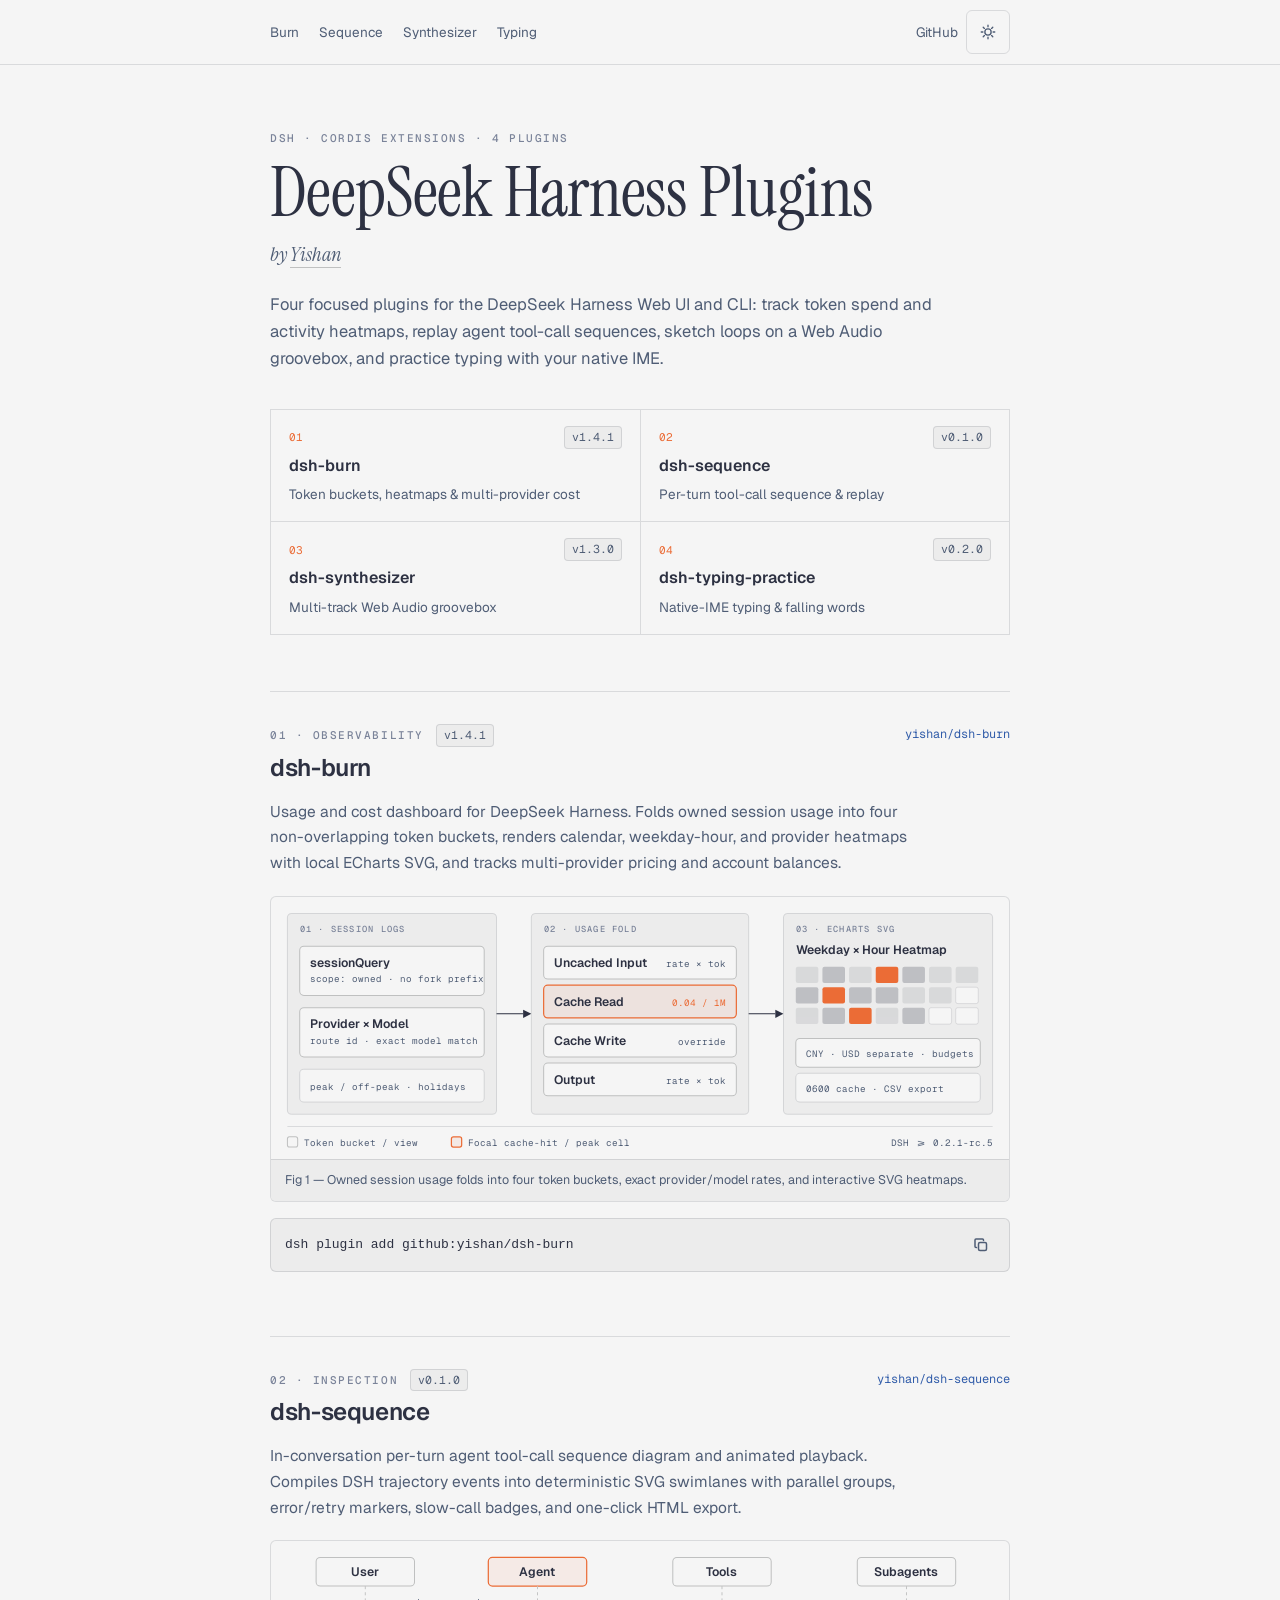
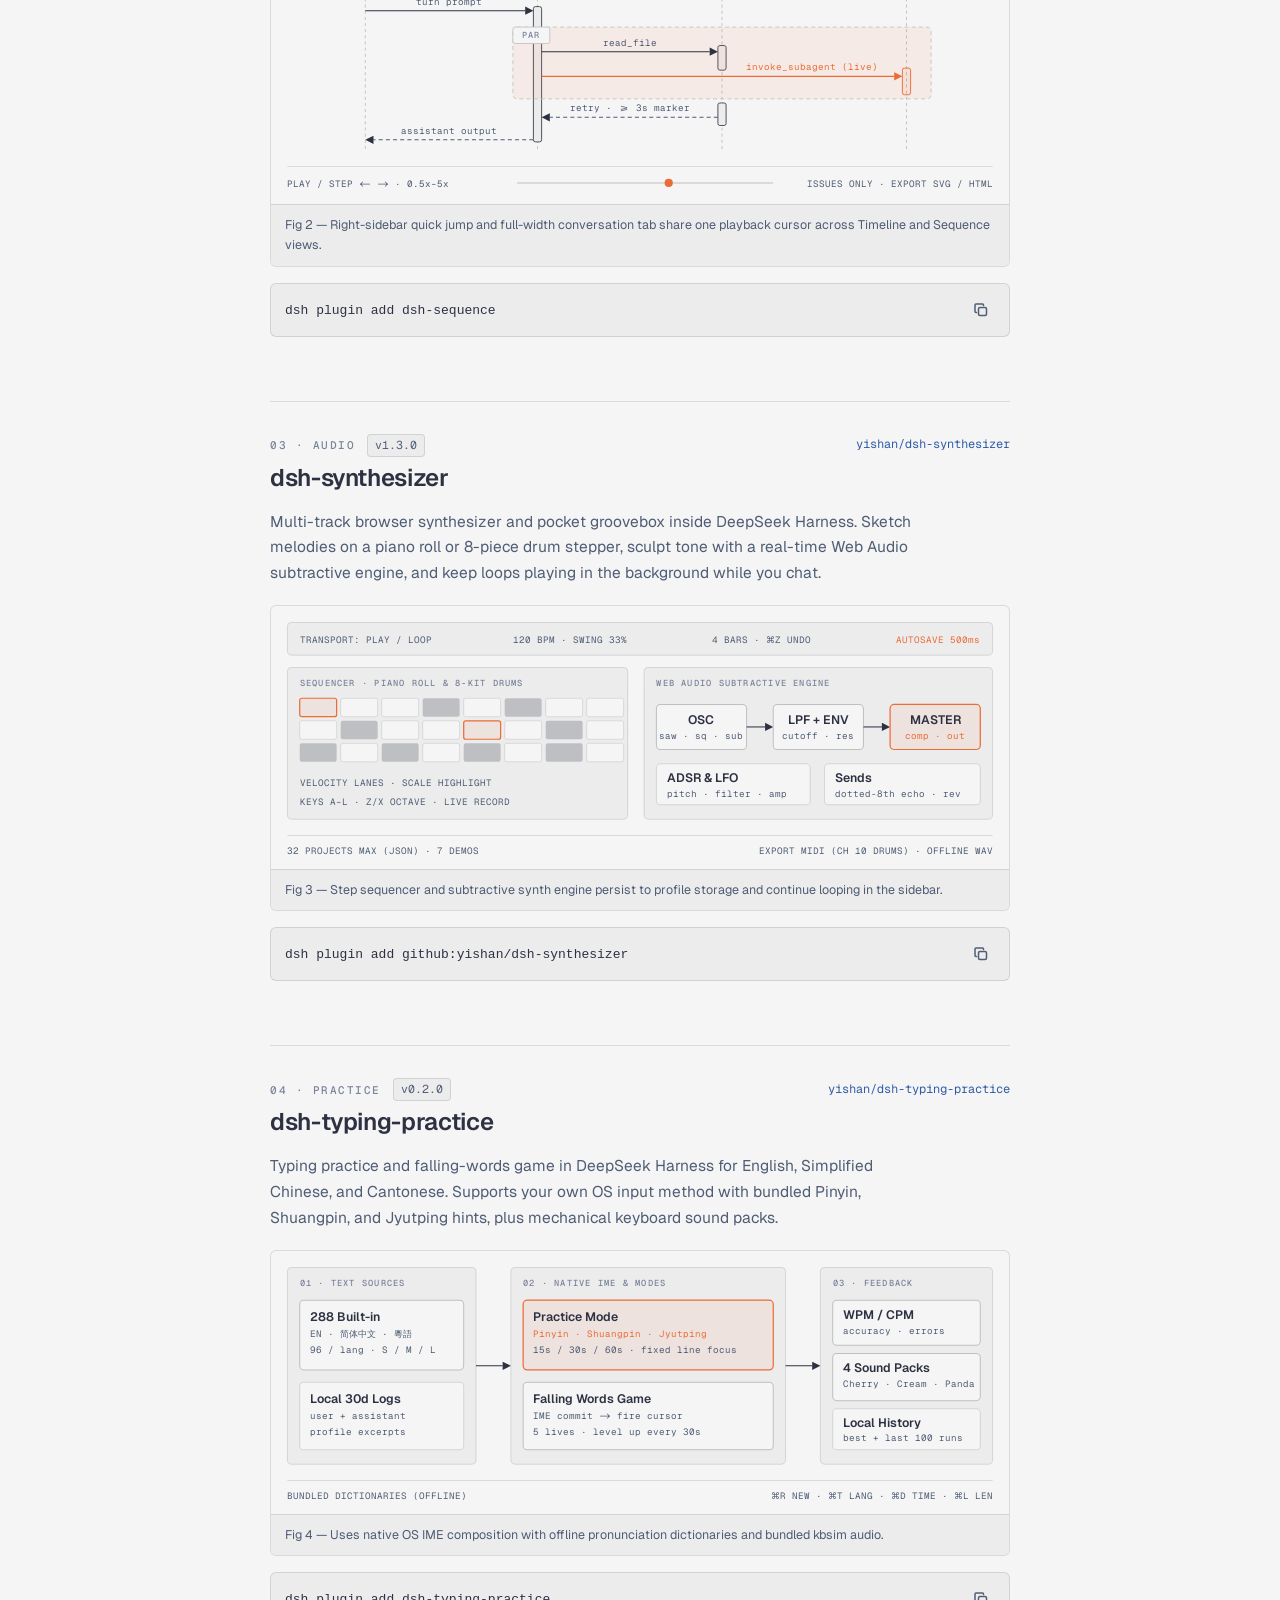
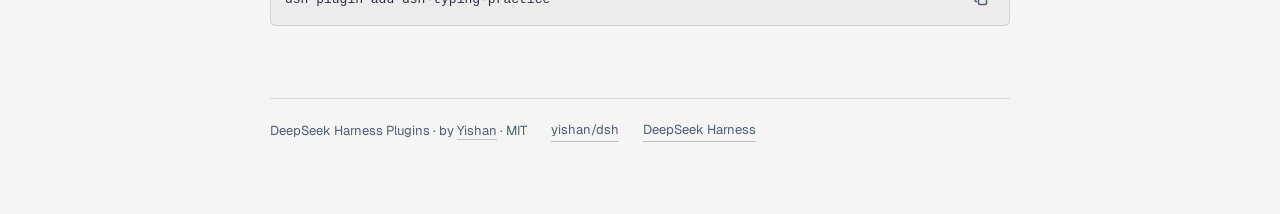
==== index.html @ 53da0427 "feat: initial DeepSeek Harness Plugins intro page" ====
<!doctype html>
<html lang="en">
<head>
<meta charset="utf-8">
<meta name="viewport" content="width=device-width, initial-scale=1, viewport-fit=cover">
<meta name="color-scheme" content="light dark">
<script>
try {
  const saved = localStorage.getItem('dsh-color-scheme');
  if (saved === 'light' || saved === 'dark') {
    document.querySelector('meta[name="color-scheme"]').content = saved;
  }
} catch {}
</script>
<meta name="description" content="DeepSeek Harness Plugins by Yishan: usage & cost observability, turn sequence replay, a multi-track browser synthesizer, and native-IME typing practice.">
<title>DeepSeek Harness Plugins — by Yishan</title>
<link rel="preconnect" href="https://fonts.googleapis.com">
<link rel="preconnect" href="https://fonts.gstatic.com" crossorigin>
<link rel="stylesheet" href="https://fonts.googleapis.com/css2?family=Geist:wght@400;500;600&family=Geist+Mono:wght@400;500&family=Instrument+Serif:ital@0;1&display=swap">
<link rel="stylesheet" href="styles.css">
<script src="app.js" defer></script>
</head>
<body>
<a class="skip-link" href="#plugins">Skip to plugins</a>

<header class="topbar">
  <div class="topbar-inner">
    <nav class="topbar-nav" aria-label="Plugins">
      <a href="#burn">Burn</a>
      <a href="#sequence">Sequence</a>
      <a href="#synthesizer">Synthesizer</a>
      <a href="#typing">Typing</a>
    </nav>
    <div class="topbar-actions">
      <a class="topbar-link" href="https://github.com/yishan/dsh">GitHub</a>
      <button type="button" class="theme-toggle" id="theme-toggle" aria-label="Switch color scheme" hidden>
        <svg class="icon-sun" viewBox="0 0 20 20" aria-hidden="true">
          <circle cx="10" cy="10" r="3.5"/>
          <path d="M10 2.5v1.8M10 15.7v1.8M2.5 10h1.8M15.7 10h1.8M4.7 4.7l1.3 1.3M14 14l1.3 1.3M4.7 15.3L6 14M14 6l1.3-1.3"/>
        </svg>
        <svg class="icon-moon" viewBox="0 0 20 20" aria-hidden="true">
          <path d="M16.5 11.4A6.8 6.8 0 0 1 8.6 3.5a6.8 6.8 0 1 0 7.9 7.9Z"/>
        </svg>
      </button>
    </div>
  </div>
</header>

<main class="page">
  <section class="hero" aria-labelledby="page-title">
    <p class="eyebrow">DSH · CORDIS EXTENSIONS · 4 PLUGINS</p>
    <h1 id="page-title">DeepSeek Harness Plugins</h1>
    <p class="vice-title">by <a href="https://yishan.li">Yishan</a></p>
    <p class="lead">Four focused plugins for the DeepSeek Harness Web UI and CLI: track token spend and activity heatmaps, replay agent tool-call sequences, sketch loops on a Web Audio groovebox, and practice typing with your native IME.</p>

    <ul class="index-grid" role="list" aria-label="Plugin index">
      <li>
        <a href="#burn">
          <span class="index-meta"><span class="index-num">01</span><span class="version">v1.4.1</span></span>
          <span class="index-name">dsh-burn</span>
          <span class="index-desc">Token buckets, heatmaps &amp; multi-provider cost</span>
        </a>
      </li>
      <li>
        <a href="#sequence">
          <span class="index-meta"><span class="index-num">02</span><span class="version">v0.1.0</span></span>
          <span class="index-name">dsh-sequence</span>
          <span class="index-desc">Per-turn tool-call sequence &amp; replay</span>
        </a>
      </li>
      <li>
        <a href="#synthesizer">
          <span class="index-meta"><span class="index-num">03</span><span class="version">v1.3.0</span></span>
          <span class="index-name">dsh-synthesizer</span>
          <span class="index-desc">Multi-track Web Audio groovebox</span>
        </a>
      </li>
      <li>
        <a href="#typing">
          <span class="index-meta"><span class="index-num">04</span><span class="version">v0.2.0</span></span>
          <span class="index-name">dsh-typing-practice</span>
          <span class="index-desc">Native-IME typing &amp; falling words</span>
        </a>
      </li>
    </ul>
  </section>

  <div id="plugins" class="plugin-stack">
    <!-- 01: dsh-burn -->
    <article class="plugin" id="burn" aria-labelledby="title-burn">
      <header class="plugin-head">
        <div class="plugin-title-row">
          <span class="eyebrow">01 · OBSERVABILITY</span>
          <span class="version">v1.4.1</span>
          <a class="repo-link" href="https://github.com/yishan/dsh-burn">yishan/dsh-burn</a>
        </div>
        <h2 id="title-burn">dsh-burn</h2>
      </header>
      <p class="plugin-summary">Usage and cost dashboard for DeepSeek Harness. Folds owned session usage into four non-overlapping token buckets, renders calendar, weekday-hour, and provider heatmaps with local ECharts SVG, and tracks multi-provider pricing and account balances.</p>

      <figure class="fig">
        <svg viewBox="0 0 720 256" role="img" aria-labelledby="fig-burn-title fig-burn-desc">
          <title id="fig-burn-title">dsh-burn data flow schematic</title>
          <desc id="fig-burn-desc">Session logs filtered to owned scope feed a four-bucket token fold and multi-provider pricing engine, producing heatmaps, balances, and CSV exports.</desc>

          <!-- Zone 1: Session Logs -->
          <rect x="16" y="16" width="204" height="196" rx="4" class="svg-zone"/>
          <text x="28" y="34" class="svg-eyebrow">01 · SESSION LOGS</text>
          <rect x="28" y="48" width="180" height="48" rx="4" class="svg-node"/>
          <text x="38" y="68" class="svg-name">sessionQuery</text>
          <text x="38" y="83" class="svg-mono">scope: owned · no fork prefix</text>
          <rect x="28" y="108" width="180" height="48" rx="4" class="svg-node"/>
          <text x="38" y="128" class="svg-name">Provider × Model</text>
          <text x="38" y="143" class="svg-mono">route id · exact model match</text>
          <rect x="28" y="168" width="180" height="32" rx="4" class="svg-node-soft"/>
          <text x="38" y="188" class="svg-mono">peak / off-peak · holidays</text>

          <!-- Connector 1 -> 2 -->
          <line x1="220" y1="114" x2="246" y2="114" class="svg-arrow"/>
          <polygon points="246,110 254,114 246,118" class="svg-arrowhead"/>

          <!-- Zone 2: 4-Bucket Fold -->
          <rect x="254" y="16" width="212" height="196" rx="4" class="svg-zone"/>
          <text x="266" y="34" class="svg-eyebrow">02 · USAGE FOLD</text>
          <rect x="266" y="48" width="188" height="32" rx="4" class="svg-node"/>
          <text x="276" y="68" class="svg-name">Uncached Input</text>
          <text x="444" y="68" text-anchor="end" class="svg-mono">rate × tok</text>

          <rect x="266" y="86" width="188" height="32" rx="4" class="svg-node-accent"/>
          <text x="276" y="106" class="svg-name">Cache Read</text>
          <text x="444" y="106" text-anchor="end" class="svg-mono-accent">0.04 / 1M</text>

          <rect x="266" y="124" width="188" height="32" rx="4" class="svg-node"/>
          <text x="276" y="144" class="svg-name">Cache Write</text>
          <text x="444" y="144" text-anchor="end" class="svg-mono">override</text>

          <rect x="266" y="162" width="188" height="32" rx="4" class="svg-node"/>
          <text x="276" y="182" class="svg-name">Output</text>
          <text x="444" y="182" text-anchor="end" class="svg-mono">rate × tok</text>

          <!-- Connector 2 -> 3 -->
          <line x1="466" y1="114" x2="492" y2="114" class="svg-arrow"/>
          <polygon points="492,110 500,114 492,118" class="svg-arrowhead"/>

          <!-- Zone 3: Dashboard -->
          <rect x="500" y="16" width="204" height="196" rx="4" class="svg-zone"/>
          <text x="512" y="34" class="svg-eyebrow">03 · ECHARTS SVG</text>
          <text x="512" y="56" class="svg-name">Weekday × Hour Heatmap</text>
          <!-- 7x4 miniature heatmap -->
          <g transform="translate(512,68)">
            <rect x="0" y="0" width="22" height="16" rx="2" class="svg-cell-1"/>
            <rect x="26" y="0" width="22" height="16" rx="2" class="svg-cell-2"/>
            <rect x="52" y="0" width="22" height="16" rx="2" class="svg-cell-1"/>
            <rect x="78" y="0" width="22" height="16" rx="2" class="svg-cell-hot"/>
            <rect x="104" y="0" width="22" height="16" rx="2" class="svg-cell-2"/>
            <rect x="130" y="0" width="22" height="16" rx="2" class="svg-cell-1"/>
            <rect x="156" y="0" width="22" height="16" rx="2" class="svg-cell-1"/>

            <rect x="0" y="20" width="22" height="16" rx="2" class="svg-cell-2"/>
            <rect x="26" y="20" width="22" height="16" rx="2" class="svg-cell-hot"/>
            <rect x="52" y="20" width="22" height="16" rx="2" class="svg-cell-2"/>
            <rect x="78" y="20" width="22" height="16" rx="2" class="svg-cell-2"/>
            <rect x="104" y="20" width="22" height="16" rx="2" class="svg-cell-1"/>
            <rect x="130" y="20" width="22" height="16" rx="2" class="svg-cell-1"/>
            <rect x="156" y="20" width="22" height="16" rx="2" class="svg-cell-0"/>

            <rect x="0" y="40" width="22" height="16" rx="2" class="svg-cell-1"/>
            <rect x="26" y="40" width="22" height="16" rx="2" class="svg-cell-2"/>
            <rect x="52" y="40" width="22" height="16" rx="2" class="svg-cell-hot"/>
            <rect x="78" y="40" width="22" height="16" rx="2" class="svg-cell-1"/>
            <rect x="104" y="40" width="22" height="16" rx="2" class="svg-cell-2"/>
            <rect x="130" y="40" width="22" height="16" rx="2" class="svg-cell-0"/>
            <rect x="156" y="40" width="22" height="16" rx="2" class="svg-cell-0"/>
          </g>
          <rect x="512" y="138" width="180" height="28" rx="4" class="svg-node"/>
          <text x="522" y="156" class="svg-mono">CNY · USD separate · budgets</text>
          <rect x="512" y="172" width="180" height="28" rx="4" class="svg-node-soft"/>
          <text x="522" y="190" class="svg-mono">0600 cache · CSV export</text>

          <!-- Legend strip -->
          <line x1="16" y1="224" x2="704" y2="224" class="svg-rule"/>
          <rect x="16" y="234" width="10" height="10" rx="2" class="svg-node"/>
          <text x="32" y="243" class="svg-mono">Token bucket / view</text>
          <rect x="176" y="234" width="10" height="10" rx="2" class="svg-node-accent"/>
          <text x="192" y="243" class="svg-mono">Focal cache-hit / peak cell</text>
          <text x="704" y="243" text-anchor="end" class="svg-mono">DSH &gt;= 0.2.1-rc.5</text>
        </svg>
        <figcaption>Fig 1 — Owned session usage folds into four token buckets, exact provider/model rates, and interactive SVG heatmaps.</figcaption>
      </figure>

      <div class="copy-row">
        <pre><code id="code-burn">dsh plugin add github:yishan/dsh-burn</code></pre>
        <span class="copy">
          <button type="button" class="copy-button" command="--copy" commandfor="code-burn" aria-label="Copy dsh-burn install command">
            <svg viewBox="0 0 16 16" aria-hidden="true"><rect x="5.5" y="5.5" width="8" height="8" rx="1.5"/><path d="M10.5 3.5v-.5A1 1 0 0 0 9.5 2H3a1 1 0 0 0-1 1v6.5a1 1 0 0 0 1 1h.5"/></svg>
          </button>
          <span class="tip" role="status"></span>
        </span>
      </div>
    </article>

    <!-- 02: dsh-sequence -->
    <article class="plugin" id="sequence" aria-labelledby="title-sequence">
      <header class="plugin-head">
        <div class="plugin-title-row">
          <span class="eyebrow">02 · INSPECTION</span>
          <span class="version">v0.1.0</span>
          <a class="repo-link" href="https://github.com/yishan/dsh-sequence">yishan/dsh-sequence</a>
        </div>
        <h2 id="title-sequence">dsh-sequence</h2>
      </header>
      <p class="plugin-summary">In-conversation per-turn agent tool-call sequence diagram and animated playback. Compiles DSH trajectory events into deterministic SVG swimlanes with parallel groups, error/retry markers, slow-call badges, and one-click HTML export.</p>

      <figure class="fig">
        <svg viewBox="0 0 720 256" role="img" aria-labelledby="fig-seq-title fig-seq-desc">
          <title id="fig-seq-title">dsh-sequence swimlane and playback schematic</title>
          <desc id="fig-seq-desc">Four lifelines (User, Agent, Tools, Subagents) showing sequential and parallel tool calls, retry markers, and the bottom playback scrubber.</desc>

          <!-- Actor Headers -->
          <rect x="44" y="16" width="96" height="28" rx="4" class="svg-node"/>
          <text x="92" y="34" text-anchor="middle" class="svg-name">User</text>

          <rect x="212" y="16" width="96" height="28" rx="4" class="svg-node-accent"/>
          <text x="260" y="34" text-anchor="middle" class="svg-name">Agent</text>

          <rect x="392" y="16" width="96" height="28" rx="4" class="svg-node"/>
          <text x="440" y="34" text-anchor="middle" class="svg-name">Tools</text>

          <rect x="572" y="16" width="96" height="28" rx="4" class="svg-node"/>
          <text x="620" y="34" text-anchor="middle" class="svg-name">Subagents</text>

          <!-- Lifelines -->
          <line x1="92" y1="44" x2="92" y2="206" class="svg-lifeline"/>
          <line x1="260" y1="44" x2="260" y2="206" class="svg-lifeline"/>
          <line x1="440" y1="44" x2="440" y2="206" class="svg-lifeline"/>
          <line x1="620" y1="44" x2="620" y2="206" class="svg-lifeline"/>

          <!-- Activation bars -->
          <rect x="256" y="64" width="8" height="132" rx="2" class="svg-activation"/>
          <rect x="436" y="102" width="8" height="24" rx="2" class="svg-activation"/>
          <rect x="616" y="124" width="8" height="26" rx="2" class="svg-activation-accent"/>
          <rect x="436" y="158" width="8" height="22" rx="2" class="svg-activation"/>

          <!-- Message 1: User -> Agent -->
          <line x1="92" y1="68" x2="248" y2="68" class="svg-arrow"/>
          <polygon points="248,64 256,68 248,72" class="svg-arrowhead"/>
          <text x="174" y="62" text-anchor="middle" class="svg-mono">turn prompt</text>

          <!-- PAR Frame -->
          <rect x="236" y="84" width="408" height="70" rx="4" class="svg-frame"/>
          <rect x="236" y="84" width="36" height="16" rx="2" class="svg-tab"/>
          <text x="254" y="95" text-anchor="middle" class="svg-eyebrow">PAR</text>

          <!-- Par call 1: Agent -> Tools -->
          <line x1="264" y1="108" x2="428" y2="108" class="svg-arrow"/>
          <polygon points="428,104 436,108 428,112" class="svg-arrowhead"/>
          <text x="350" y="102" text-anchor="middle" class="svg-mono">read_file</text>

          <!-- Par call 2: Agent -> Subagents (focal) -->
          <line x1="264" y1="132" x2="608" y2="132" class="svg-arrow-accent"/>
          <polygon points="608,128 616,132 608,136" class="svg-arrowhead-accent"/>
          <text x="528" y="126" text-anchor="middle" class="svg-mono-accent">invoke_subagent (live)</text>

          <!-- Retry / Slow call -->
          <line x1="436" y1="172" x2="272" y2="172" class="svg-arrow-dashed"/>
          <polygon points="272,168 264,172 272,176" class="svg-arrowhead"/>
          <text x="350" y="166" text-anchor="middle" class="svg-mono">retry · &gt;= 3s marker</text>

          <!-- Response: Agent -> User -->
          <line x1="256" y1="194" x2="100" y2="194" class="svg-arrow-dashed"/>
          <polygon points="100,190 92,194 100,198" class="svg-arrowhead"/>
          <text x="174" y="188" text-anchor="middle" class="svg-mono">assistant output</text>

          <!-- Playback Scrubber Strip -->
          <line x1="16" y1="220" x2="704" y2="220" class="svg-rule"/>
          <text x="16" y="240" class="svg-mono">PLAY / STEP &lt;- -&gt; · 0.5x–5x</text>
          <line x1="240" y1="236" x2="490" y2="236" class="svg-rule-solid"/>
          <circle cx="388" cy="236" r="4" class="svg-dot-accent"/>
          <text x="704" y="240" text-anchor="end" class="svg-mono">ISSUES ONLY · EXPORT SVG / HTML</text>
        </svg>
        <figcaption>Fig 2 — Right-sidebar quick jump and full-width conversation tab share one playback cursor across Timeline and Sequence views.</figcaption>
      </figure>

      <div class="copy-row">
        <pre><code id="code-sequence">dsh plugin add dsh-sequence</code></pre>
        <span class="copy">
          <button type="button" class="copy-button" command="--copy" commandfor="code-sequence" aria-label="Copy dsh-sequence install command">
            <svg viewBox="0 0 16 16" aria-hidden="true"><rect x="5.5" y="5.5" width="8" height="8" rx="1.5"/><path d="M10.5 3.5v-.5A1 1 0 0 0 9.5 2H3a1 1 0 0 0-1 1v6.5a1 1 0 0 0 1 1h.5"/></svg>
          </button>
          <span class="tip" role="status"></span>
        </span>
      </div>
    </article>

    <!-- 03: dsh-synthesizer -->
    <article class="plugin" id="synthesizer" aria-labelledby="title-synthesizer">
      <header class="plugin-head">
        <div class="plugin-title-row">
          <span class="eyebrow">03 · AUDIO</span>
          <span class="version">v1.3.0</span>
          <a class="repo-link" href="https://github.com/yishan/dsh-synthesizer">yishan/dsh-synthesizer</a>
        </div>
        <h2 id="title-synthesizer">dsh-synthesizer</h2>
      </header>
      <p class="plugin-summary">Multi-track browser synthesizer and pocket groovebox inside DeepSeek Harness. Sketch melodies on a piano roll or 8-piece drum stepper, sculpt tone with a real-time Web Audio subtractive engine, and keep loops playing in the background while you chat.</p>

      <figure class="fig">
        <svg viewBox="0 0 720 256" role="img" aria-labelledby="fig-synth-title fig-synth-desc">
          <title id="fig-synth-title">dsh-synthesizer groovebox and signal chain schematic</title>
          <desc id="fig-synth-desc">Three-layer groovebox showing transport controls, piano roll and drum step grid, and the Web Audio subtractive synthesis signal chain.</desc>

          <!-- Top transport bar -->
          <rect x="16" y="16" width="688" height="32" rx="4" class="svg-zone"/>
          <text x="28" y="36" class="svg-mono">TRANSPORT: PLAY / LOOP</text>
          <text x="236" y="36" class="svg-mono">120 BPM · SWING 33%</text>
          <text x="430" y="36" class="svg-mono">4 BARS · ⌘Z UNDO</text>
          <text x="692" y="36" text-anchor="end" class="svg-mono-accent">AUTOSAVE 500ms</text>

          <!-- Left: Piano Roll & Step Grid -->
          <rect x="16" y="60" width="332" height="148" rx="4" class="svg-zone"/>
          <text x="28" y="78" class="svg-eyebrow">SEQUENCER · PIANO ROLL &amp; 8-KIT DRUMS</text>
          <!-- 8x4 grid -->
          <g transform="translate(28,90)">
            <rect x="0" y="0" width="36" height="18" rx="2" class="svg-node-accent"/>
            <rect x="40" y="0" width="36" height="18" rx="2" class="svg-cell-0"/>
            <rect x="80" y="0" width="36" height="18" rx="2" class="svg-cell-0"/>
            <rect x="120" y="0" width="36" height="18" rx="2" class="svg-cell-2"/>
            <rect x="160" y="0" width="36" height="18" rx="2" class="svg-cell-0"/>
            <rect x="200" y="0" width="36" height="18" rx="2" class="svg-cell-2"/>
            <rect x="240" y="0" width="36" height="18" rx="2" class="svg-cell-0"/>
            <rect x="280" y="0" width="36" height="18" rx="2" class="svg-cell-0"/>

            <rect x="0" y="22" width="36" height="18" rx="2" class="svg-cell-0"/>
            <rect x="40" y="22" width="36" height="18" rx="2" class="svg-cell-2"/>
            <rect x="80" y="22" width="36" height="18" rx="2" class="svg-cell-0"/>
            <rect x="120" y="22" width="36" height="18" rx="2" class="svg-cell-0"/>
            <rect x="160" y="22" width="36" height="18" rx="2" class="svg-node-accent"/>
            <rect x="200" y="22" width="36" height="18" rx="2" class="svg-cell-0"/>
            <rect x="240" y="22" width="36" height="18" rx="2" class="svg-cell-2"/>
            <rect x="280" y="22" width="36" height="18" rx="2" class="svg-cell-0"/>

            <rect x="0" y="44" width="36" height="18" rx="2" class="svg-cell-2"/>
            <rect x="40" y="44" width="36" height="18" rx="2" class="svg-cell-0"/>
            <rect x="80" y="44" width="36" height="18" rx="2" class="svg-cell-2"/>
            <rect x="120" y="44" width="36" height="18" rx="2" class="svg-cell-0"/>
            <rect x="160" y="44" width="36" height="18" rx="2" class="svg-cell-2"/>
            <rect x="200" y="44" width="36" height="18" rx="2" class="svg-cell-0"/>
            <rect x="240" y="44" width="36" height="18" rx="2" class="svg-cell-2"/>
            <rect x="280" y="44" width="36" height="18" rx="2" class="svg-cell-0"/>
          </g>
          <text x="28" y="176" class="svg-mono">VELOCITY LANES · SCALE HIGHLIGHT</text>
          <text x="28" y="194" class="svg-mono">KEYS A–L · Z/X OCTAVE · LIVE RECORD</text>

          <!-- Right: Signal Chain -->
          <rect x="364" y="60" width="340" height="148" rx="4" class="svg-zone"/>
          <text x="376" y="78" class="svg-eyebrow">WEB AUDIO SUBTRACTIVE ENGINE</text>

          <rect x="376" y="96" width="88" height="44" rx="4" class="svg-node"/>
          <text x="420" y="115" text-anchor="middle" class="svg-name">OSC</text>
          <text x="420" y="130" text-anchor="middle" class="svg-mono">saw · sq · sub</text>

          <line x1="464" y1="118" x2="482" y2="118" class="svg-arrow"/>
          <polygon points="482,114 490,118 482,122" class="svg-arrowhead"/>

          <rect x="490" y="96" width="88" height="44" rx="4" class="svg-node"/>
          <text x="534" y="115" text-anchor="middle" class="svg-name">LPF + ENV</text>
          <text x="534" y="130" text-anchor="middle" class="svg-mono">cutoff · res</text>

          <line x1="578" y1="118" x2="596" y2="118" class="svg-arrow"/>
          <polygon points="596,114 604,118 596,122" class="svg-arrowhead"/>

          <rect x="604" y="96" width="88" height="44" rx="4" class="svg-node-accent"/>
          <text x="648" y="115" text-anchor="middle" class="svg-name">MASTER</text>
          <text x="648" y="130" text-anchor="middle" class="svg-mono-accent">comp · out</text>

          <rect x="376" y="154" width="150" height="40" rx="4" class="svg-node-soft"/>
          <text x="386" y="172" class="svg-name">ADSR &amp; LFO</text>
          <text x="386" y="186" class="svg-mono">pitch · filter · amp</text>

          <rect x="540" y="154" width="152" height="40" rx="4" class="svg-node-soft"/>
          <text x="550" y="172" class="svg-name">Sends</text>
          <text x="550" y="186" class="svg-mono">dotted-8th echo · rev</text>

          <!-- Footer strip -->
          <line x1="16" y1="224" x2="704" y2="224" class="svg-rule"/>
          <text x="16" y="242" class="svg-mono">32 PROJECTS MAX (JSON) · 7 DEMOS</text>
          <text x="704" y="242" text-anchor="end" class="svg-mono">EXPORT MIDI (CH 10 DRUMS) · OFFLINE WAV</text>
        </svg>
        <figcaption>Fig 3 — Step sequencer and subtractive synth engine persist to profile storage and continue looping in the sidebar.</figcaption>
      </figure>

      <div class="copy-row">
        <pre><code id="code-synthesizer">dsh plugin add github:yishan/dsh-synthesizer</code></pre>
        <span class="copy">
          <button type="button" class="copy-button" command="--copy" commandfor="code-synthesizer" aria-label="Copy dsh-synthesizer install command">
            <svg viewBox="0 0 16 16" aria-hidden="true"><rect x="5.5" y="5.5" width="8" height="8" rx="1.5"/><path d="M10.5 3.5v-.5A1 1 0 0 0 9.5 2H3a1 1 0 0 0-1 1v6.5a1 1 0 0 0 1 1h.5"/></svg>
          </button>
          <span class="tip" role="status"></span>
        </span>
      </div>
    </article>

    <!-- 04: dsh-typing-practice -->
    <article class="plugin" id="typing" aria-labelledby="title-typing">
      <header class="plugin-head">
        <div class="plugin-title-row">
          <span class="eyebrow">04 · PRACTICE</span>
          <span class="version">v0.2.0</span>
          <a class="repo-link" href="https://github.com/yishan/dsh-typing-practice">yishan/dsh-typing-practice</a>
        </div>
        <h2 id="title-typing">dsh-typing-practice</h2>
      </header>
      <p class="plugin-summary">Typing practice and falling-words game in DeepSeek Harness for English, Simplified Chinese, and Cantonese. Supports your own OS input method with bundled Pinyin, Shuangpin, and Jyutping hints, plus mechanical keyboard sound packs.</p>

      <figure class="fig">
        <svg viewBox="0 0 720 256" role="img" aria-labelledby="fig-typing-title fig-typing-desc">
          <title id="fig-typing-title">dsh-typing-practice input and feedback schematic</title>
          <desc id="fig-typing-desc">Built-in passages and 30-day local conversation excerpts flow into Practice or Falling Words modes with native IME composition and local WPM/CPM stats.</desc>

          <!-- Zone 1: Text Sources -->
          <rect x="16" y="16" width="184" height="192" rx="4" class="svg-zone"/>
          <text x="28" y="34" class="svg-eyebrow">01 · TEXT SOURCES</text>
          <rect x="28" y="48" width="160" height="68" rx="4" class="svg-node"/>
          <text x="38" y="68" class="svg-name">288 Built-in</text>
          <text x="38" y="84" class="svg-mono">EN · 简体中文 · 粵語</text>
          <text x="38" y="100" class="svg-mono">96 / lang · S / M / L</text>

          <rect x="28" y="128" width="160" height="66" rx="4" class="svg-node-soft"/>
          <text x="38" y="148" class="svg-name">Local 30d Logs</text>
          <text x="38" y="164" class="svg-mono">user + assistant</text>
          <text x="38" y="180" class="svg-mono">profile excerpts</text>

          <!-- Connector 1 -> 2 -->
          <line x1="200" y1="112" x2="226" y2="112" class="svg-arrow"/>
          <polygon points="226,108 234,112 226,116" class="svg-arrowhead"/>

          <!-- Zone 2: Native IME & Modes -->
          <rect x="234" y="16" width="268" height="192" rx="4" class="svg-zone"/>
          <text x="246" y="34" class="svg-eyebrow">02 · NATIVE IME &amp; MODES</text>

          <rect x="246" y="48" width="244" height="68" rx="4" class="svg-node-accent"/>
          <text x="256" y="68" class="svg-name">Practice Mode</text>
          <text x="256" y="84" class="svg-mono-accent">Pinyin · Shuangpin · Jyutping</text>
          <text x="256" y="100" class="svg-mono">15s / 30s / 60s · fixed line focus</text>

          <rect x="246" y="128" width="244" height="66" rx="4" class="svg-node"/>
          <text x="256" y="148" class="svg-name">Falling Words Game</text>
          <text x="256" y="164" class="svg-mono">IME commit -&gt; fire cursor</text>
          <text x="256" y="180" class="svg-mono">5 lives · level up every 30s</text>

          <!-- Connector 2 -> 3 -->
          <line x1="502" y1="112" x2="528" y2="112" class="svg-arrow"/>
          <polygon points="528,108 536,112 528,116" class="svg-arrowhead"/>

          <!-- Zone 3: Feedback & Sound -->
          <rect x="536" y="16" width="168" height="192" rx="4" class="svg-zone"/>
          <text x="548" y="34" class="svg-eyebrow">03 · FEEDBACK</text>
          <rect x="548" y="48" width="144" height="44" rx="4" class="svg-node"/>
          <text x="558" y="66" class="svg-name">WPM / CPM</text>
          <text x="558" y="81" class="svg-mono">accuracy · errors</text>

          <rect x="548" y="100" width="144" height="46" rx="4" class="svg-node"/>
          <text x="558" y="118" class="svg-name">4 Sound Packs</text>
          <text x="558" y="133" class="svg-mono">Cherry · Cream · Panda</text>

          <rect x="548" y="154" width="144" height="40" rx="4" class="svg-node-soft"/>
          <text x="558" y="172" class="svg-name">Local History</text>
          <text x="558" y="185" class="svg-mono">best + last 100 runs</text>

          <!-- Footer strip -->
          <line x1="16" y1="224" x2="704" y2="224" class="svg-rule"/>
          <text x="16" y="242" class="svg-mono">BUNDLED DICTIONARIES (OFFLINE)</text>
          <text x="704" y="242" text-anchor="end" class="svg-mono">⌘R NEW · ⌘T LANG · ⌘D TIME · ⌘L LEN</text>
        </svg>
        <figcaption>Fig 4 — Uses native OS IME composition with offline pronunciation dictionaries and bundled kbsim audio.</figcaption>
      </figure>

      <div class="copy-row">
        <pre><code id="code-typing">dsh plugin add dsh-typing-practice</code></pre>
        <span class="copy">
          <button type="button" class="copy-button" command="--copy" commandfor="code-typing" aria-label="Copy dsh-typing-practice install command">
            <svg viewBox="0 0 16 16" aria-hidden="true"><rect x="5.5" y="5.5" width="8" height="8" rx="1.5"/><path d="M10.5 3.5v-.5A1 1 0 0 0 9.5 2H3a1 1 0 0 0-1 1v6.5a1 1 0 0 0 1 1h.5"/></svg>
          </button>
          <span class="tip" role="status"></span>
        </span>
      </div>
    </article>
  </div>

  <footer class="site-footer">
    <span>DeepSeek Harness Plugins · by <a href="https://yishan.li">Yishan</a> · MIT</span>
    <a href="https://github.com/yishan/dsh">yishan/dsh</a>
    <a href="https://github.com/deepseek-ai/deepseek-harness">DeepSeek Harness</a>
  </footer>
</main>
</body>
</html>
---- styles.css ----
:root {
  color-scheme: light dark;

  --paper: #f5f5f5;
  --paper-2: #ececec;
  --ink: #2d3142;
  --muted: #4f5d75;
  --soft: #7a8399;
  --rule: rgba(45, 49, 66, 0.14);
  --rule-solid: #bfc0c0;
  --accent: #eb6c36;
  --accent-tint: rgba(235, 108, 54, 0.08);
  --link: #2e5aa8;
  --cell-1: rgba(45, 49, 66, 0.1);
  --cell-2: rgba(45, 49, 66, 0.24);
  --border-hairline: 1px;

  --f-display: "Instrument Serif", Georgia, serif;
  --f-sans: "Geist", system-ui, -apple-system, sans-serif;
  --f-mono: "Geist Mono", ui-monospace, SFMono-Regular, Menlo, monospace;

  &:has(> head > meta[name="color-scheme"][content="dark"]) {
    color-scheme: dark;
  }
  &:has(> head > meta[name="color-scheme"][content="light"]) {
    color-scheme: light;
  }
}

@media (min-resolution: 2dppx) {
  :root {
    --border-hairline: 0.5px;
  }
}

@supports (color: light-dark(white, black)) {
  :root {
    --paper: light-dark(#f5f5f5, #181a22);
    --paper-2: light-dark(#ececec, #222530);
    --ink: light-dark(#2d3142, #f5f5f5);
    --muted: light-dark(#4f5d75, #bfc0c0);
    --soft: light-dark(#7a8399, #8e98ac);
    --rule: light-dark(rgba(45, 49, 66, 0.14), rgba(245, 245, 245, 0.14));
    --rule-solid: light-dark(#bfc0c0, rgba(191, 192, 192, 0.28));
    --accent: light-dark(#eb6c36, #f08a59);
    --accent-tint: light-dark(rgba(235, 108, 54, 0.08), rgba(240, 138, 89, 0.12));
    --link: light-dark(#2e5aa8, #6a95d8);
    --cell-1: light-dark(rgba(45, 49, 66, 0.1), rgba(245, 245, 245, 0.1));
    --cell-2: light-dark(rgba(45, 49, 66, 0.24), rgba(245, 245, 245, 0.24));
  }
}

@supports not (color: light-dark(white, black)) {
  :root:has(> head > meta[name="color-scheme"][content="dark"]) {
    --paper: #181a22;
    --paper-2: #222530;
    --ink: #f5f5f5;
    --muted: #bfc0c0;
    --soft: #8e98ac;
    --rule: rgba(245, 245, 245, 0.14);
    --rule-solid: rgba(191, 192, 192, 0.28);
    --accent: #f08a59;
    --accent-tint: rgba(240, 138, 89, 0.12);
    --link: #6a95d8;
    --cell-1: rgba(245, 245, 245, 0.1);
    --cell-2: rgba(245, 245, 245, 0.24);
  }
}

@media (prefers-color-scheme: dark) {
  :root:not(:has(> head > meta[name="color-scheme"][content="light"])) {
    --paper: #181a22;
    --paper-2: #222530;
    --ink: #f5f5f5;
    --muted: #bfc0c0;
    --soft: #8e98ac;
    --rule: rgba(245, 245, 245, 0.14);
    --rule-solid: rgba(191, 192, 192, 0.28);
    --accent: #f08a59;
    --accent-tint: rgba(240, 138, 89, 0.12);
    --link: #6a95d8;
    --cell-1: rgba(245, 245, 245, 0.1);
    --cell-2: rgba(245, 245, 245, 0.24);
  }
}

*, *::before, *::after {
  box-sizing: border-box;
}

html {
  scroll-padding-top: 72px;
  accent-color: var(--accent);
}

body {
  margin: 0;
  background: var(--paper);
  color: var(--ink);
  font-family: var(--f-sans);
  font-size: 15.5px;
  line-height: 1.65;
  -webkit-font-smoothing: antialiased;
}

.skip-link {
  position: absolute;
  left: -9999px;
  top: 8px;
  padding: 10px 14px;
  background: var(--ink);
  color: var(--paper);
  font-size: 13px;
  border-radius: 4px;
  text-decoration: none;
  z-index: 20;
}

.skip-link:focus {
  left: 16px;
}

a:focus-visible,
button:focus-visible {
  outline: 2px solid var(--accent);
  outline-offset: 3px;
}

/* Topbar */
.topbar {
  border-bottom: var(--border-hairline) solid var(--rule);
  background: var(--paper);
}

.topbar-inner {
  max-width: 820px;
  margin: 0 auto;
  padding: 10px clamp(20px, 5vw, 40px);
  display: flex;
  align-items: center;
  justify-content: space-between;
  gap: 16px;
}

.topbar-nav {
  display: flex;
  flex-wrap: wrap;
  gap: 4px 20px;
}

.topbar-nav a,
.topbar-link {
  display: inline-flex;
  align-items: center;
  min-height: 44px;
  color: var(--muted);
  text-decoration: none;
  font-size: 13.5px;
}

.topbar-actions {
  display: flex;
  align-items: center;
  gap: 8px;
}

.theme-toggle {
  display: grid;
  place-items: center;
  min-inline-size: 44px;
  min-block-size: 44px;
  padding: 0;
  border: var(--border-hairline) solid var(--rule);
  border-radius: 6px;
  background: transparent;
  color: var(--muted);
  cursor: pointer;
}

.theme-toggle[hidden] {
  display: none;
}

.theme-toggle svg {
  width: 18px;
  height: 18px;
  fill: none;
  stroke: currentColor;
  stroke-width: 1.5;
  stroke-linecap: round;
  stroke-linejoin: round;
}

.theme-toggle .icon-moon {
  display: none;
}

:root:has(> head > meta[name="color-scheme"][content="dark"]) .theme-toggle .icon-sun {
  display: none;
}
:root:has(> head > meta[name="color-scheme"][content="dark"]) .theme-toggle .icon-moon {
  display: block;
}

@media (prefers-color-scheme: dark) {
  :root:not(:has(> head > meta[name="color-scheme"][content="light"])) .theme-toggle .icon-sun {
    display: none;
  }
  :root:not(:has(> head > meta[name="color-scheme"][content="light"])) .theme-toggle .icon-moon {
    display: block;
  }
}

/* Main layout */
.page {
  max-width: 820px;
  margin: 0 auto;
  padding: clamp(32px, 6vw, 64px) clamp(20px, 5vw, 40px) 72px;
}

.eyebrow {
  margin: 0;
  font-family: var(--f-mono);
  font-size: 11px;
  font-weight: 500;
  letter-spacing: 0.14em;
  text-transform: uppercase;
  color: var(--soft);
}

.hero h1 {
  margin: 10px 0 0;
  font-family: var(--f-display);
  font-weight: 400;
  font-size: clamp(42px, 7.5vw, 70px);
  line-height: 1.04;
  letter-spacing: -0.01em;
  text-wrap: balance;
}

.vice-title {
  margin: 8px 0 0;
  font-family: var(--f-display);
  font-style: italic;
  font-size: 20px;
  color: var(--muted);
}

.vice-title a {
  color: inherit;
  text-decoration: none;
  border-bottom: var(--border-hairline) solid var(--rule-solid);
}

.lead {
  margin: 20px 0 0;
  max-width: 62ch;
  font-size: 16.5px;
  line-height: 1.65;
  color: var(--muted);
  text-wrap: pretty;
}

/* First-screen 4-plugin index grid */
.index-grid {
  list-style: none;
  margin: 36px 0 0;
  padding: 0;
  display: grid;
  grid-template-columns: repeat(2, minmax(0, 1fr));
  border-top: var(--border-hairline) solid var(--rule);
  border-left: var(--border-hairline) solid var(--rule);
}

.index-grid li {
  min-width: 0;
  border-right: var(--border-hairline) solid var(--rule);
  border-bottom: var(--border-hairline) solid var(--rule);
}

.index-grid a {
  display: grid;
  gap: 4px;
  padding: 16px 18px;
  min-height: 44px;
  color: inherit;
  text-decoration: none;
  transition: background-color 140ms ease;
}

.index-meta {
  display: flex;
  align-items: center;
  justify-content: space-between;
  gap: 8px;
}

.index-num {
  font-family: var(--f-mono);
  font-size: 11px;
  color: var(--accent);
}

.index-name {
  font-size: 16px;
  font-weight: 600;
}

.index-desc {
  font-size: 13.5px;
  color: var(--muted);
}

.version {
  font-family: var(--f-mono);
  font-size: 11.5px;
  font-variant-numeric: tabular-nums;
  padding: 1px 7px;
  border: var(--border-hairline) solid var(--rule);
  border-radius: 4px;
  background: var(--paper-2);
  color: var(--muted);
}

/* Plugin sections */
.plugin-stack {
  margin-top: 56px;
  display: grid;
  gap: 64px;
}

.plugin {
  padding-top: 32px;
  border-top: var(--border-hairline) solid var(--rule);
  display: grid;
  gap: 16px;
  min-width: 0;
}

.plugin-head {
  display: grid;
  gap: 6px;
}

.plugin-title-row {
  display: flex;
  flex-wrap: wrap;
  align-items: center;
  gap: 8px 12px;
}

.repo-link {
  margin-left: auto;
  font-family: var(--f-mono);
  font-size: 12px;
  color: var(--link);
  text-decoration: none;
}

.plugin h2 {
  margin: 0;
  font-size: 24px;
  font-weight: 600;
  line-height: 1.25;
  letter-spacing: -0.015em;
}

.plugin-summary {
  margin: 0;
  max-width: 65ch;
  color: var(--muted);
  text-wrap: pretty;
}

/* Hairline figures */
.fig {
  margin: 4px 0 0;
  border: var(--border-hairline) solid var(--rule);
  border-radius: 6px;
  background: var(--paper);
  overflow: hidden;
}

.fig svg {
  display: block;
  width: 100%;
  height: auto;
}

.fig figcaption {
  padding: 10px 14px;
  border-top: var(--border-hairline) solid var(--rule);
  background: var(--paper-2);
  font-size: 12.5px;
  color: var(--muted);
}

/* SVG Hairline Design System */
.svg-zone {
  fill: var(--paper-2);
  stroke: var(--rule);
  stroke-width: 1;
}

.svg-frame {
  fill: var(--accent-tint);
  stroke: var(--rule-solid);
  stroke-width: 0.8;
  stroke-dasharray: 4 3;
}

.svg-tab {
  fill: var(--paper);
  stroke: var(--rule-solid);
  stroke-width: 0.8;
}

.svg-node {
  fill: var(--paper);
  stroke: var(--rule-solid);
  stroke-width: 1;
}

.svg-node-soft {
  fill: var(--paper);
  stroke: var(--rule);
  stroke-width: 1;
}

.svg-node-accent {
  fill: var(--accent-tint);
  stroke: var(--accent);
  stroke-width: 1.2;
}

.svg-eyebrow {
  font-family: var(--f-mono);
  font-size: 8.5px;
  font-weight: 500;
  letter-spacing: 0.14em;
  fill: var(--soft);
}

.svg-name {
  font-family: var(--f-sans);
  font-size: 12px;
  font-weight: 600;
  fill: var(--ink);
}

.svg-mono {
  font-family: var(--f-mono);
  font-size: 9px;
  fill: var(--muted);
}

.svg-mono-accent {
  font-family: var(--f-mono);
  font-size: 9px;
  fill: var(--accent);
}

.svg-rule {
  stroke: var(--rule);
  stroke-width: 1;
}

.svg-rule-solid {
  stroke: var(--rule-solid);
  stroke-width: 1;
}

.svg-lifeline {
  stroke: var(--rule-solid);
  stroke-width: 0.9;
  stroke-dasharray: 3 3;
}

.svg-activation {
  fill: var(--paper-2);
  stroke: var(--ink);
  stroke-width: 0.8;
}

.svg-activation-accent {
  fill: var(--accent-tint);
  stroke: var(--accent);
  stroke-width: 0.9;
}

.svg-arrow {
  stroke: var(--ink);
  stroke-width: 1;
}

.svg-arrow-dashed {
  stroke: var(--muted);
  stroke-width: 1;
  stroke-dasharray: 4 3;
}

.svg-arrow-accent {
  stroke: var(--accent);
  stroke-width: 1.2;
}

.svg-arrowhead {
  fill: var(--ink);
}

.svg-arrowhead-accent {
  fill: var(--accent);
}

.svg-dot-accent {
  fill: var(--accent);
}

.svg-cell-0 {
  fill: var(--paper);
  stroke: var(--rule);
  stroke-width: 0.8;
}

.svg-cell-1 {
  fill: var(--cell-1);
}

.svg-cell-2 {
  fill: var(--cell-2);
}

.svg-cell-hot {
  fill: var(--accent);
}

/* Copy row */
.copy-row {
  display: flex;
  align-items: center;
  gap: 8px;
  padding: 4px 6px 4px 14px;
  border: var(--border-hairline) solid var(--rule);
  border-radius: 6px;
  background: var(--paper-2);
  min-width: 0;
}

.copy-row pre {
  flex: 1;
  min-width: 0;
  margin: 0;
  padding: 6px 0;
  overflow-x: auto;
  font-family: var(--f-mono);
  font-size: 13px;
  line-height: 1.5;
  color: var(--ink);
}

.copy {
  position: relative;
  flex: none;
  display: inline-flex;
  align-items: center;
}

.copy-button {
  display: grid;
  place-items: center;
  min-inline-size: 44px;
  min-block-size: 44px;
  padding: 0;
  border: 0;
  border-radius: 4px;
  background: transparent;
  color: var(--muted);
  cursor: pointer;
  transition: color 120ms ease, background-color 120ms ease;
}

.copy-button svg {
  width: 16px;
  height: 16px;
  fill: none;
  stroke: currentColor;
  stroke-width: 1.5;
  stroke-linecap: round;
  stroke-linejoin: round;
}

.copy-button[data-copied] {
  color: var(--accent);
}

.tip {
  position: absolute;
  right: calc(100% + 6px);
  top: 50%;
  transform: translateY(-50%);
  padding: 3px 8px;
  border: var(--border-hairline) solid var(--rule);
  border-radius: 4px;
  background: var(--paper);
  color: var(--ink);
  font-family: var(--f-mono);
  font-size: 11px;
  white-space: nowrap;
  opacity: 0;
  pointer-events: none;
  transition: opacity 120ms ease;
}

.copy-button[data-copied] + .tip,
.copy-button[data-failed] + .tip {
  opacity: 1;
}

/* Footer */
.site-footer {
  margin-top: 72px;
  padding-top: 20px;
  border-top: var(--border-hairline) solid var(--rule);
  display: flex;
  flex-wrap: wrap;
  align-items: center;
  gap: 8px 24px;
  font-size: 13px;
  color: var(--muted);
}

.site-footer a {
  color: inherit;
  text-decoration: none;
  border-bottom: var(--border-hairline) solid var(--rule-solid);
}

/* Hover only on fine-pointer devices */
@media (hover: hover) and (pointer: fine) {
  .topbar-nav a:hover,
  .topbar-link:hover,
  .vice-title a:hover,
  .site-footer a:hover {
    color: var(--ink);
  }
  .repo-link:hover {
    text-decoration: underline;
    text-underline-offset: 4px;
  }
  .theme-toggle:hover,
  .copy-button:hover {
    color: var(--ink);
    background: var(--paper-2);
  }
  .index-grid a:hover {
    background: var(--paper-2);
  }
}

@media (max-width: 600px) {
  .index-grid {
    grid-template-columns: minmax(0, 1fr);
  }
  .repo-link {
    margin-left: 0;
  }
}

@media (prefers-reduced-motion: reduce) {
  .index-grid a,
  .copy-button,
  .tip {
    transition: none;
  }
}
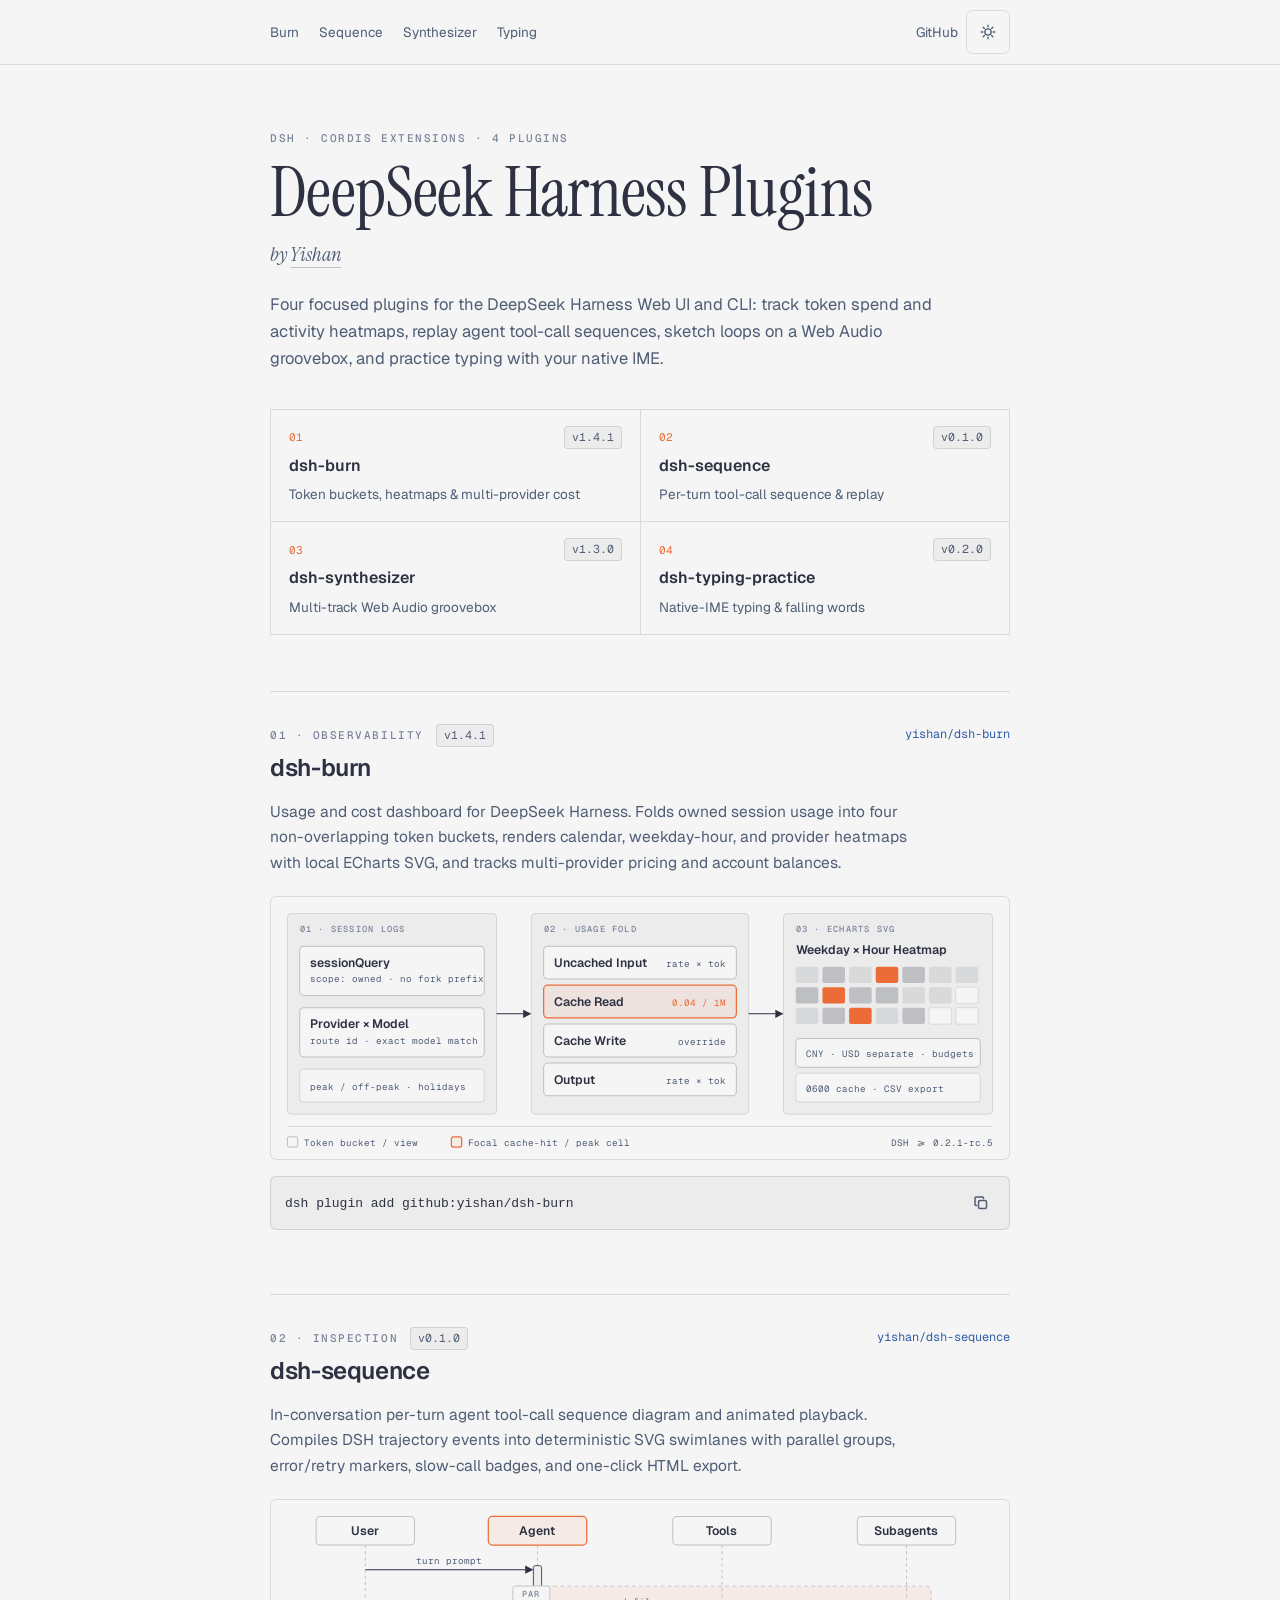
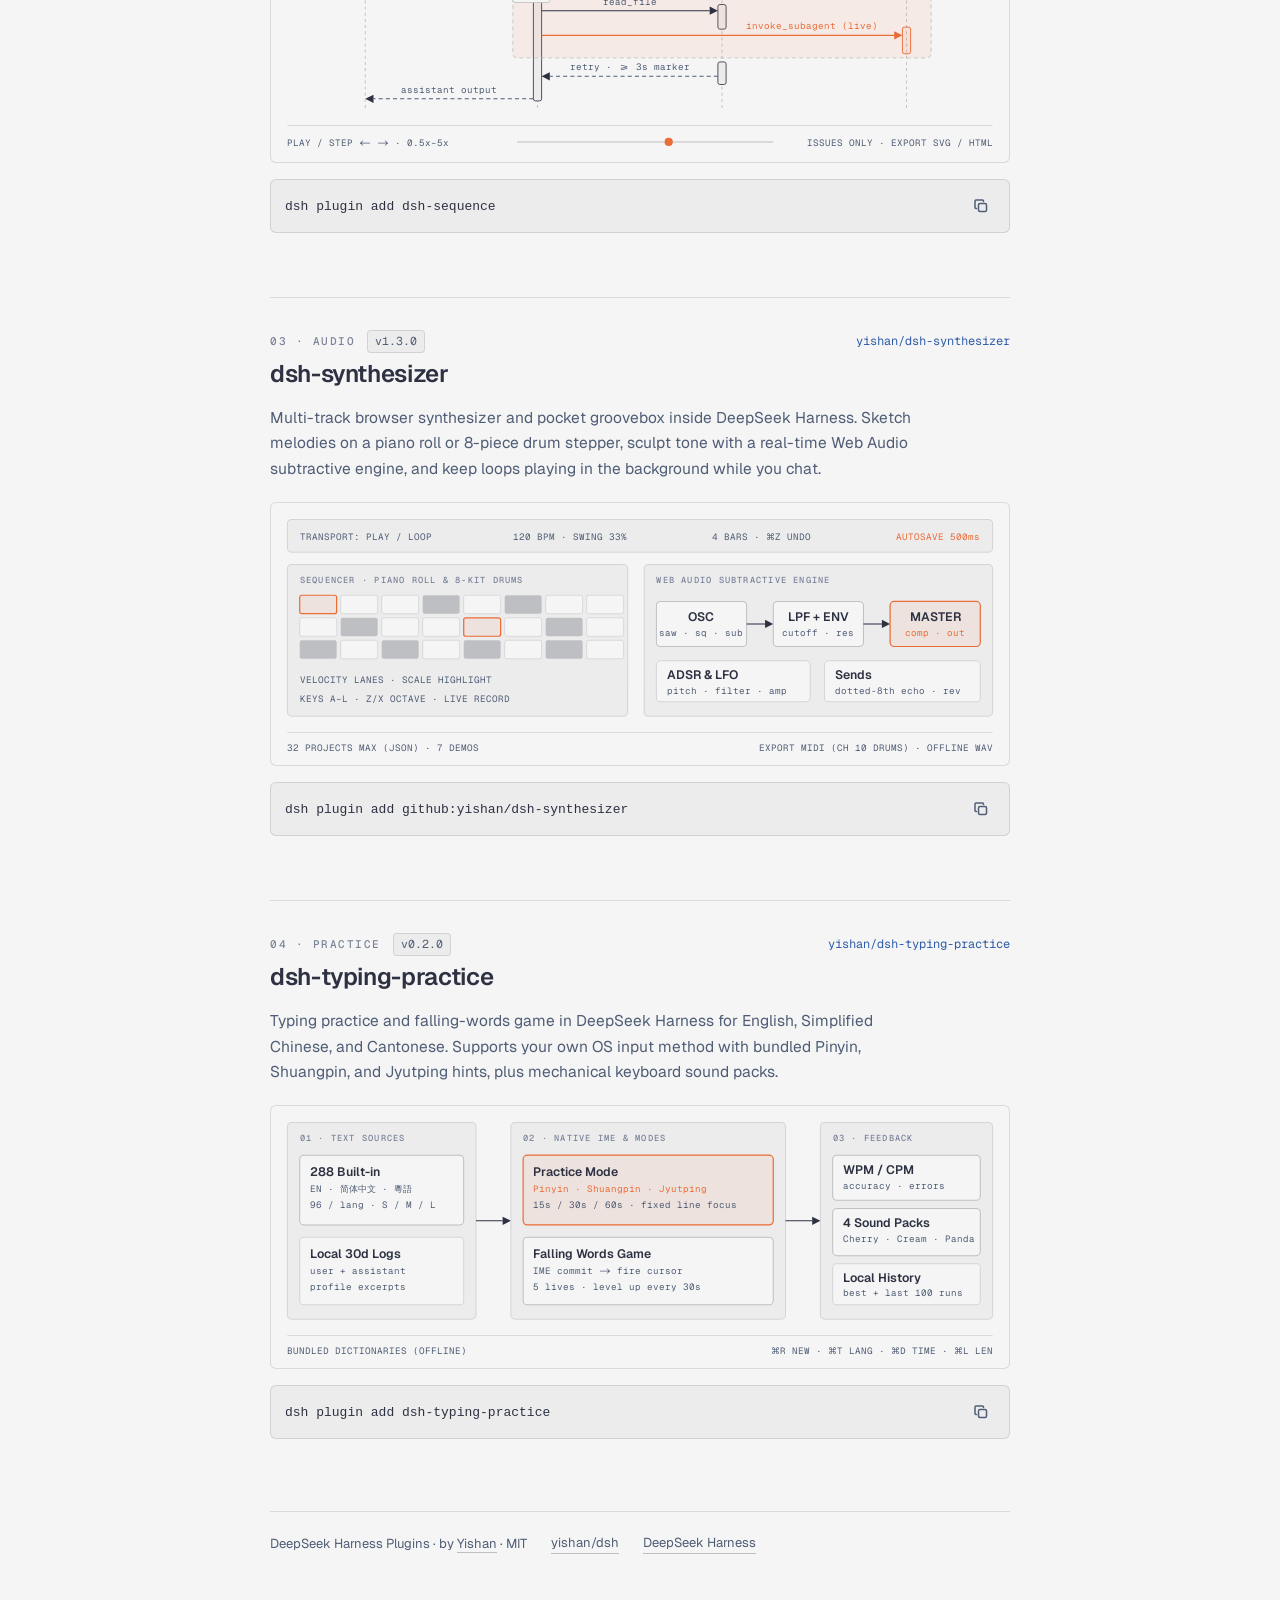
==== commit 23e3df65: "chore: remove figure captions" ====
--- a/index.html
+++ b/index.html
@@ -19,6 +19,7 @@
 <link rel="stylesheet" href="https://fonts.googleapis.com/css2?family=Geist:wght@400;500;600&family=Geist+Mono:wght@400;500&family=Instrument+Serif:ital@0;1&display=swap">
 <link rel="stylesheet" href="styles.css">
 <script src="app.js" defer></script>
+<script defer src="https://cdn.vercel-insights.com/v1/script.js"></script>
 </head>
 <body>
 <a class="skip-link" href="#plugins">Skip to plugins</a>
@@ -185,7 +186,6 @@
           <text x="192" y="243" class="svg-mono">Focal cache-hit / peak cell</text>
           <text x="704" y="243" text-anchor="end" class="svg-mono">DSH &gt;= 0.2.1-rc.5</text>
         </svg>
-        <figcaption>Fig 1 — Owned session usage folds into four token buckets, exact provider/model rates, and interactive SVG heatmaps.</figcaption>
       </figure>
 
       <div class="copy-row">
@@ -278,7 +278,6 @@
           <circle cx="388" cy="236" r="4" class="svg-dot-accent"/>
           <text x="704" y="240" text-anchor="end" class="svg-mono">ISSUES ONLY · EXPORT SVG / HTML</text>
         </svg>
-        <figcaption>Fig 2 — Right-sidebar quick jump and full-width conversation tab share one playback cursor across Timeline and Sequence views.</figcaption>
       </figure>
 
       <div class="copy-row">
@@ -386,7 +385,6 @@
           <text x="16" y="242" class="svg-mono">32 PROJECTS MAX (JSON) · 7 DEMOS</text>
           <text x="704" y="242" text-anchor="end" class="svg-mono">EXPORT MIDI (CH 10 DRUMS) · OFFLINE WAV</text>
         </svg>
-        <figcaption>Fig 3 — Step sequencer and subtractive synth engine persist to profile storage and continue looping in the sidebar.</figcaption>
       </figure>
 
       <div class="copy-row">
@@ -472,7 +470,6 @@
           <text x="16" y="242" class="svg-mono">BUNDLED DICTIONARIES (OFFLINE)</text>
           <text x="704" y="242" text-anchor="end" class="svg-mono">⌘R NEW · ⌘T LANG · ⌘D TIME · ⌘L LEN</text>
         </svg>
-        <figcaption>Fig 4 — Uses native OS IME composition with offline pronunciation dictionaries and bundled kbsim audio.</figcaption>
       </figure>
 
       <div class="copy-row">
--- a/styles.css
+++ b/styles.css
@@ -387,14 +387,6 @@
   height: auto;
 }
 
-.fig figcaption {
-  padding: 10px 14px;
-  border-top: var(--border-hairline) solid var(--rule);
-  background: var(--paper-2);
-  font-size: 12.5px;
-  color: var(--muted);
-}
-
 /* SVG Hairline Design System */
 .svg-zone {
   fill: var(--paper-2);
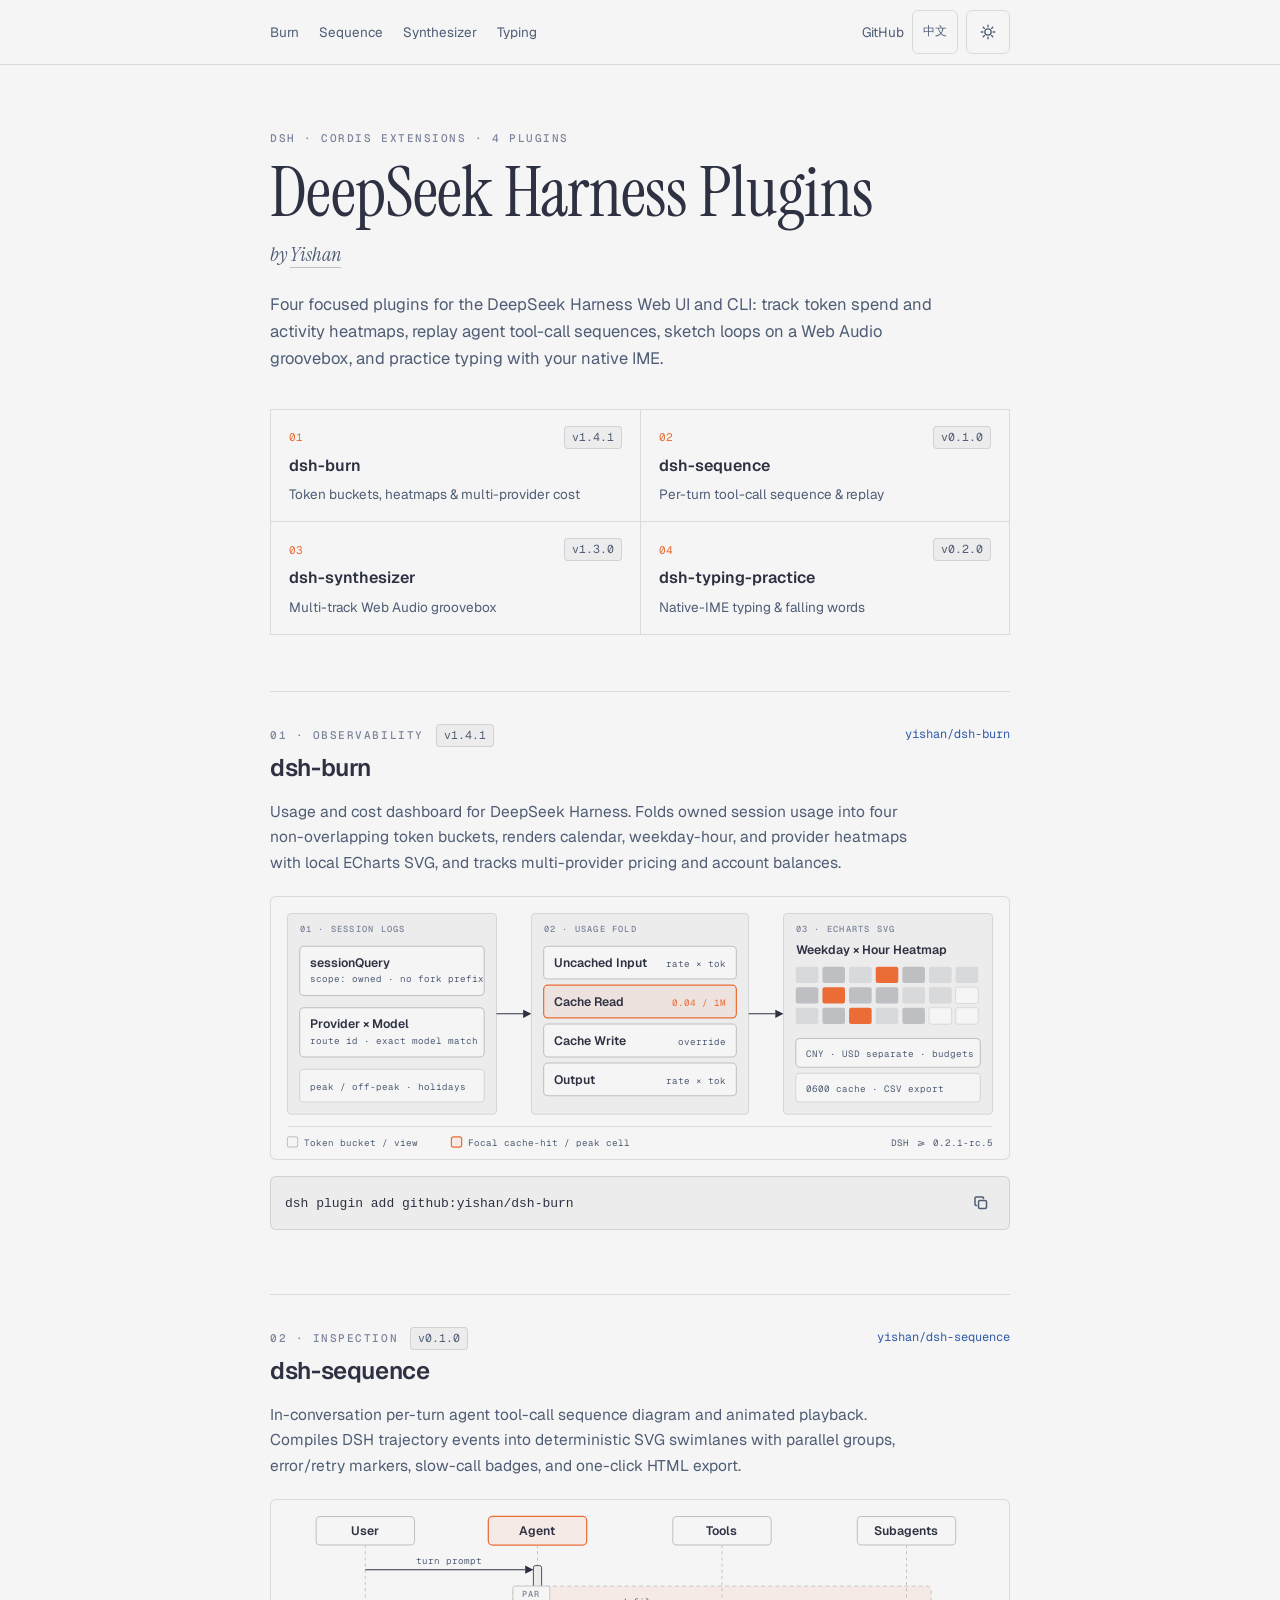
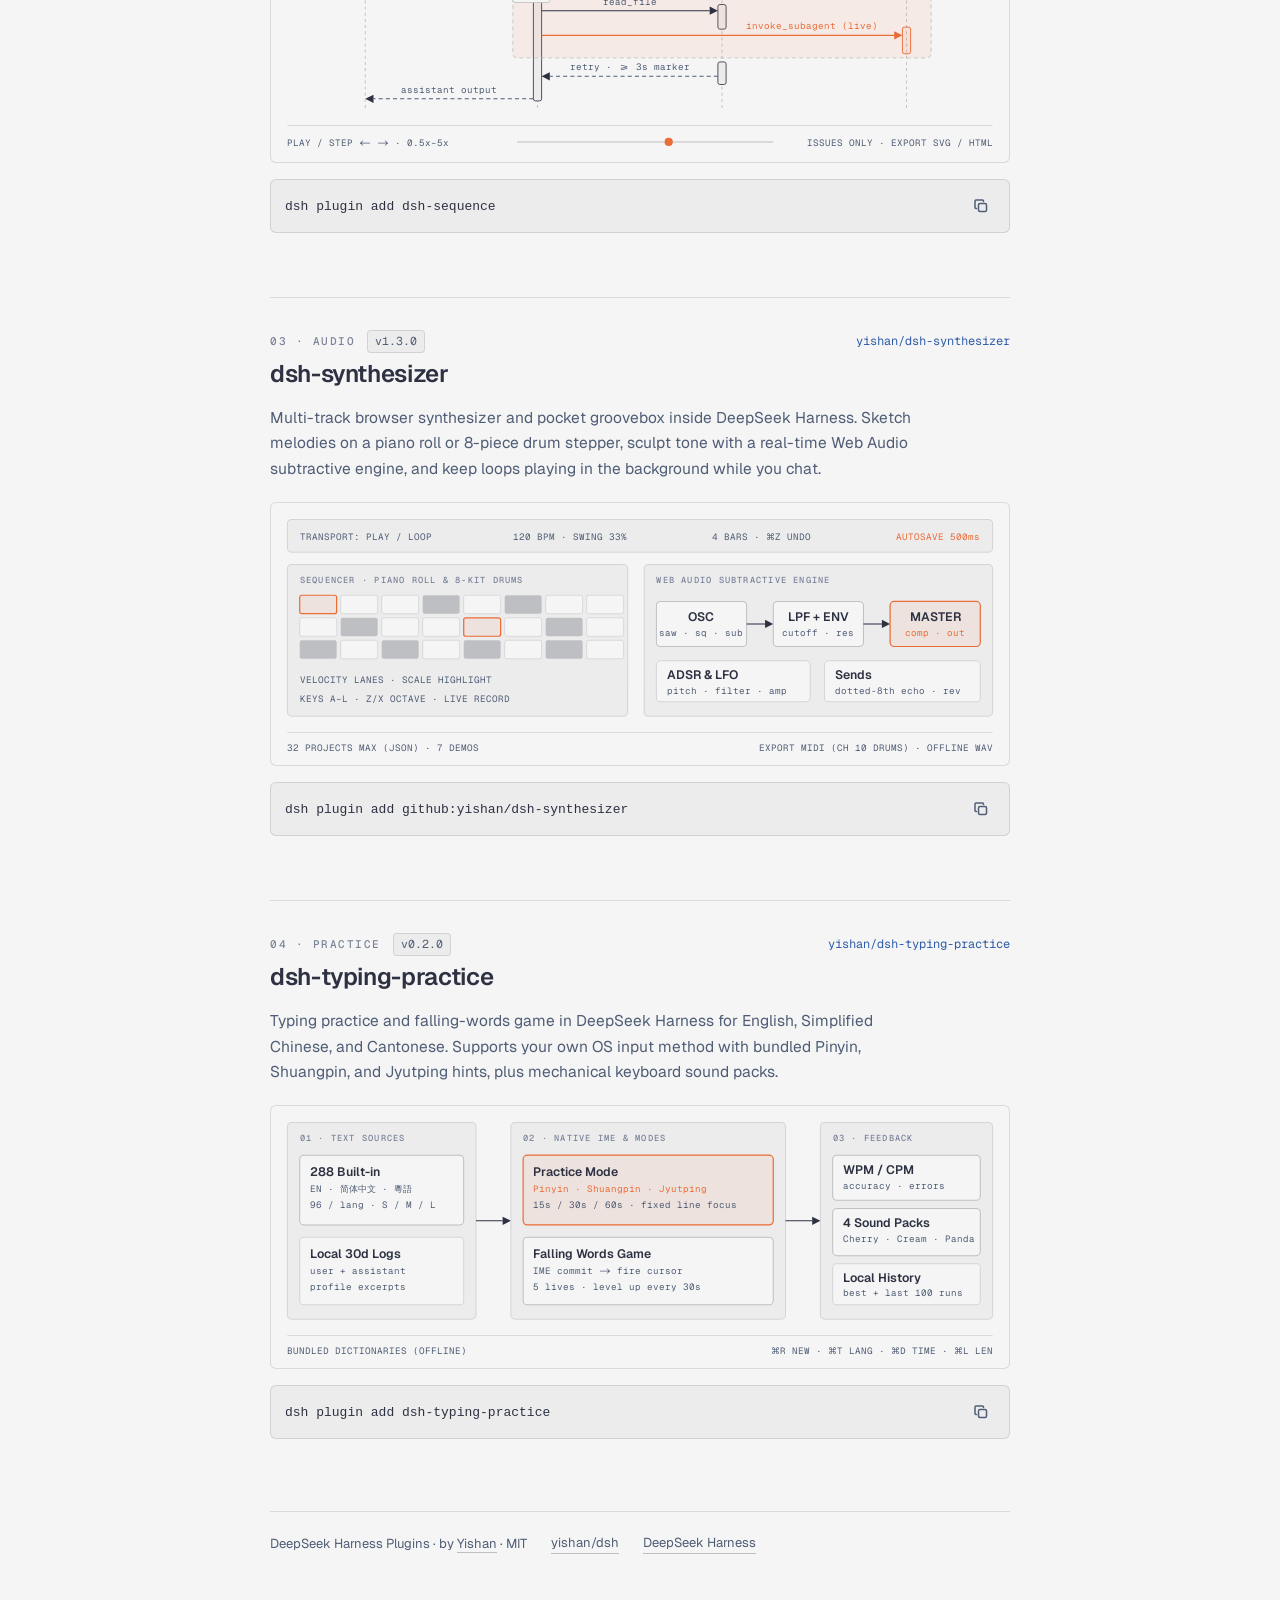
==== commit cfcc41e9: "feat: add Chinese version and language switcher" ====
--- a/index.html
+++ b/index.html
@@ -14,6 +14,8 @@
 </script>
 <meta name="description" content="DeepSeek Harness Plugins by Yishan: usage & cost observability, turn sequence replay, a multi-track browser synthesizer, and native-IME typing practice.">
 <title>DeepSeek Harness Plugins — by Yishan</title>
+<link rel="alternate" hreflang="en" href="./">
+<link rel="alternate" hreflang="zh-CN" href="zh/">
 <link rel="preconnect" href="https://fonts.googleapis.com">
 <link rel="preconnect" href="https://fonts.gstatic.com" crossorigin>
 <link rel="stylesheet" href="https://fonts.googleapis.com/css2?family=Geist:wght@400;500;600&family=Geist+Mono:wght@400;500&family=Instrument+Serif:ital@0;1&display=swap">
@@ -34,6 +36,7 @@
     </nav>
     <div class="topbar-actions">
       <a class="topbar-link" href="https://github.com/yishan/dsh">GitHub</a>
+      <a class="lang-switch" href="zh/" lang="zh-CN" hreflang="zh-CN" aria-label="切换至中文">中文</a>
       <button type="button" class="theme-toggle" id="theme-toggle" aria-label="Switch color scheme" hidden>
         <svg class="icon-sun" viewBox="0 0 20 20" aria-hidden="true">
           <circle cx="10" cy="10" r="3.5"/>
--- a/styles.css
+++ b/styles.css
@@ -15,8 +15,8 @@
   --cell-2: rgba(45, 49, 66, 0.24);
   --border-hairline: 1px;
 
-  --f-display: "Instrument Serif", Georgia, serif;
-  --f-sans: "Geist", system-ui, -apple-system, sans-serif;
+  --f-display: "Instrument Serif", "Noto Serif SC", "Songti SC", Georgia, serif;
+  --f-sans: "Geist", "Noto Sans SC", "PingFang SC", "Microsoft YaHei", system-ui, -apple-system, sans-serif;
   --f-mono: "Geist Mono", ui-monospace, SFMono-Regular, Menlo, monospace;
 
   &:has(> head > meta[name="color-scheme"][content="dark"]) {
@@ -164,6 +164,22 @@
   gap: 8px;
 }
 
+.lang-switch {
+  display: inline-flex;
+  align-items: center;
+  justify-content: center;
+  min-inline-size: 44px;
+  min-block-size: 44px;
+  padding: 0 10px;
+  border: var(--border-hairline) solid var(--rule);
+  border-radius: 6px;
+  color: var(--muted);
+  text-decoration: none;
+  font-family: var(--f-mono);
+  font-size: 12px;
+  transition: color 120ms ease, background-color 120ms ease;
+}
+
 .theme-toggle {
   display: grid;
   place-items: center;
@@ -640,7 +656,8 @@
     text-underline-offset: 4px;
   }
   .theme-toggle:hover,
-  .copy-button:hover {
+  .copy-button:hover,
+  .lang-switch:hover {
     color: var(--ink);
     background: var(--paper-2);
   }
@@ -661,6 +678,7 @@
 @media (prefers-reduced-motion: reduce) {
   .index-grid a,
   .copy-button,
+  .lang-switch,
   .tip {
     transition: none;
   }
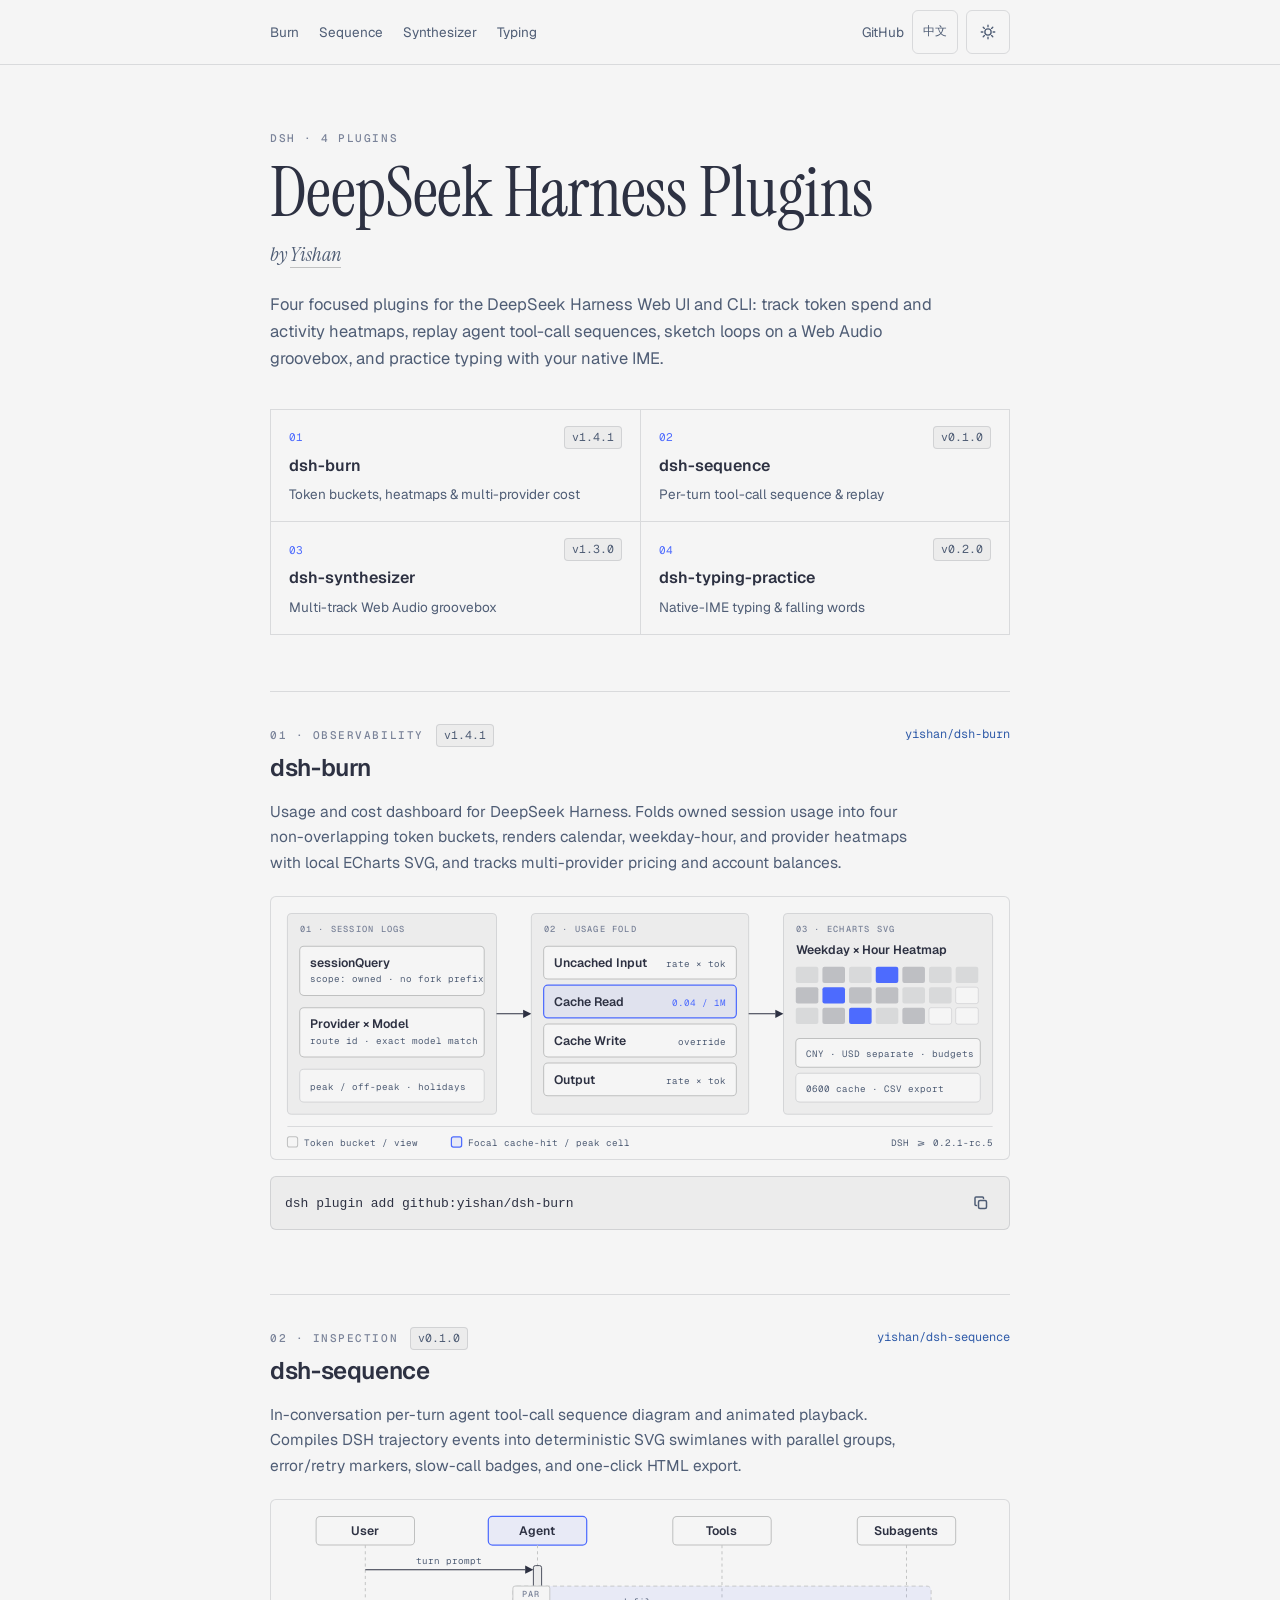
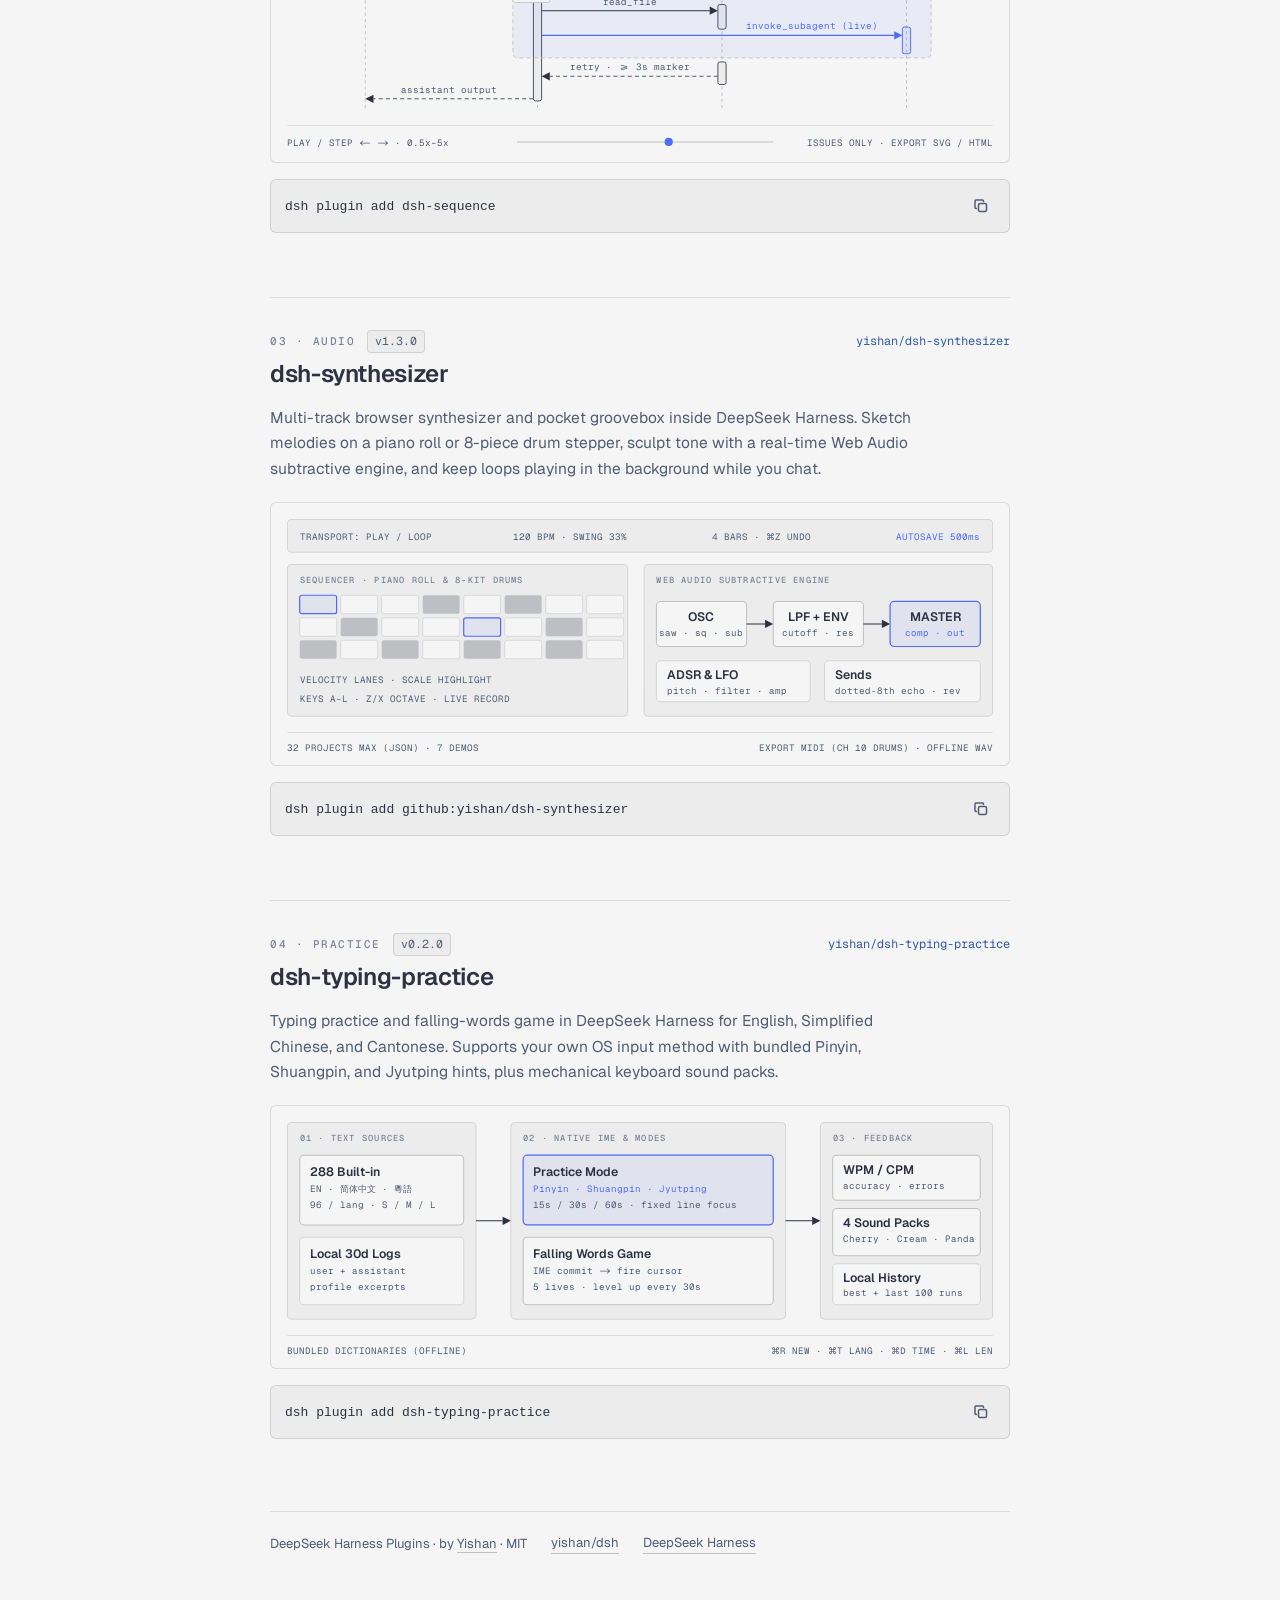
==== commit 1e948367: "style: use DeepSeek blue highlight, remove CORDIS, update zh labels" ====
--- a/index.html
+++ b/index.html
@@ -52,7 +52,7 @@
 
 <main class="page">
   <section class="hero" aria-labelledby="page-title">
-    <p class="eyebrow">DSH · CORDIS EXTENSIONS · 4 PLUGINS</p>
+    <p class="eyebrow">DSH · 4 PLUGINS</p>
     <h1 id="page-title">DeepSeek Harness Plugins</h1>
     <p class="vice-title">by <a href="https://yishan.li">Yishan</a></p>
     <p class="lead">Four focused plugins for the DeepSeek Harness Web UI and CLI: track token spend and activity heatmaps, replay agent tool-call sequences, sketch loops on a Web Audio groovebox, and practice typing with your native IME.</p>
--- a/styles.css
+++ b/styles.css
@@ -8,8 +8,8 @@
   --soft: #7a8399;
   --rule: rgba(45, 49, 66, 0.14);
   --rule-solid: #bfc0c0;
-  --accent: #eb6c36;
-  --accent-tint: rgba(235, 108, 54, 0.08);
+  --accent: #4d6bfe;
+  --accent-tint: rgba(77, 107, 254, 0.08);
   --link: #2e5aa8;
   --cell-1: rgba(45, 49, 66, 0.1);
   --cell-2: rgba(45, 49, 66, 0.24);
@@ -42,8 +42,8 @@
     --soft: light-dark(#7a8399, #8e98ac);
     --rule: light-dark(rgba(45, 49, 66, 0.14), rgba(245, 245, 245, 0.14));
     --rule-solid: light-dark(#bfc0c0, rgba(191, 192, 192, 0.28));
-    --accent: light-dark(#eb6c36, #f08a59);
-    --accent-tint: light-dark(rgba(235, 108, 54, 0.08), rgba(240, 138, 89, 0.12));
+    --accent: light-dark(#4d6bfe, #6b85ff);
+    --accent-tint: light-dark(rgba(77, 107, 254, 0.08), rgba(107, 133, 255, 0.14));
     --link: light-dark(#2e5aa8, #6a95d8);
     --cell-1: light-dark(rgba(45, 49, 66, 0.1), rgba(245, 245, 245, 0.1));
     --cell-2: light-dark(rgba(45, 49, 66, 0.24), rgba(245, 245, 245, 0.24));
@@ -59,8 +59,8 @@
     --soft: #8e98ac;
     --rule: rgba(245, 245, 245, 0.14);
     --rule-solid: rgba(191, 192, 192, 0.28);
-    --accent: #f08a59;
-    --accent-tint: rgba(240, 138, 89, 0.12);
+    --accent: #6b85ff;
+    --accent-tint: rgba(107, 133, 255, 0.14);
     --link: #6a95d8;
     --cell-1: rgba(245, 245, 245, 0.1);
     --cell-2: rgba(245, 245, 245, 0.24);
@@ -76,8 +76,8 @@
     --soft: #8e98ac;
     --rule: rgba(245, 245, 245, 0.14);
     --rule-solid: rgba(191, 192, 192, 0.28);
-    --accent: #f08a59;
-    --accent-tint: rgba(240, 138, 89, 0.12);
+    --accent: #6b85ff;
+    --accent-tint: rgba(107, 133, 255, 0.14);
     --link: #6a95d8;
     --cell-1: rgba(245, 245, 245, 0.1);
     --cell-2: rgba(245, 245, 245, 0.24);
